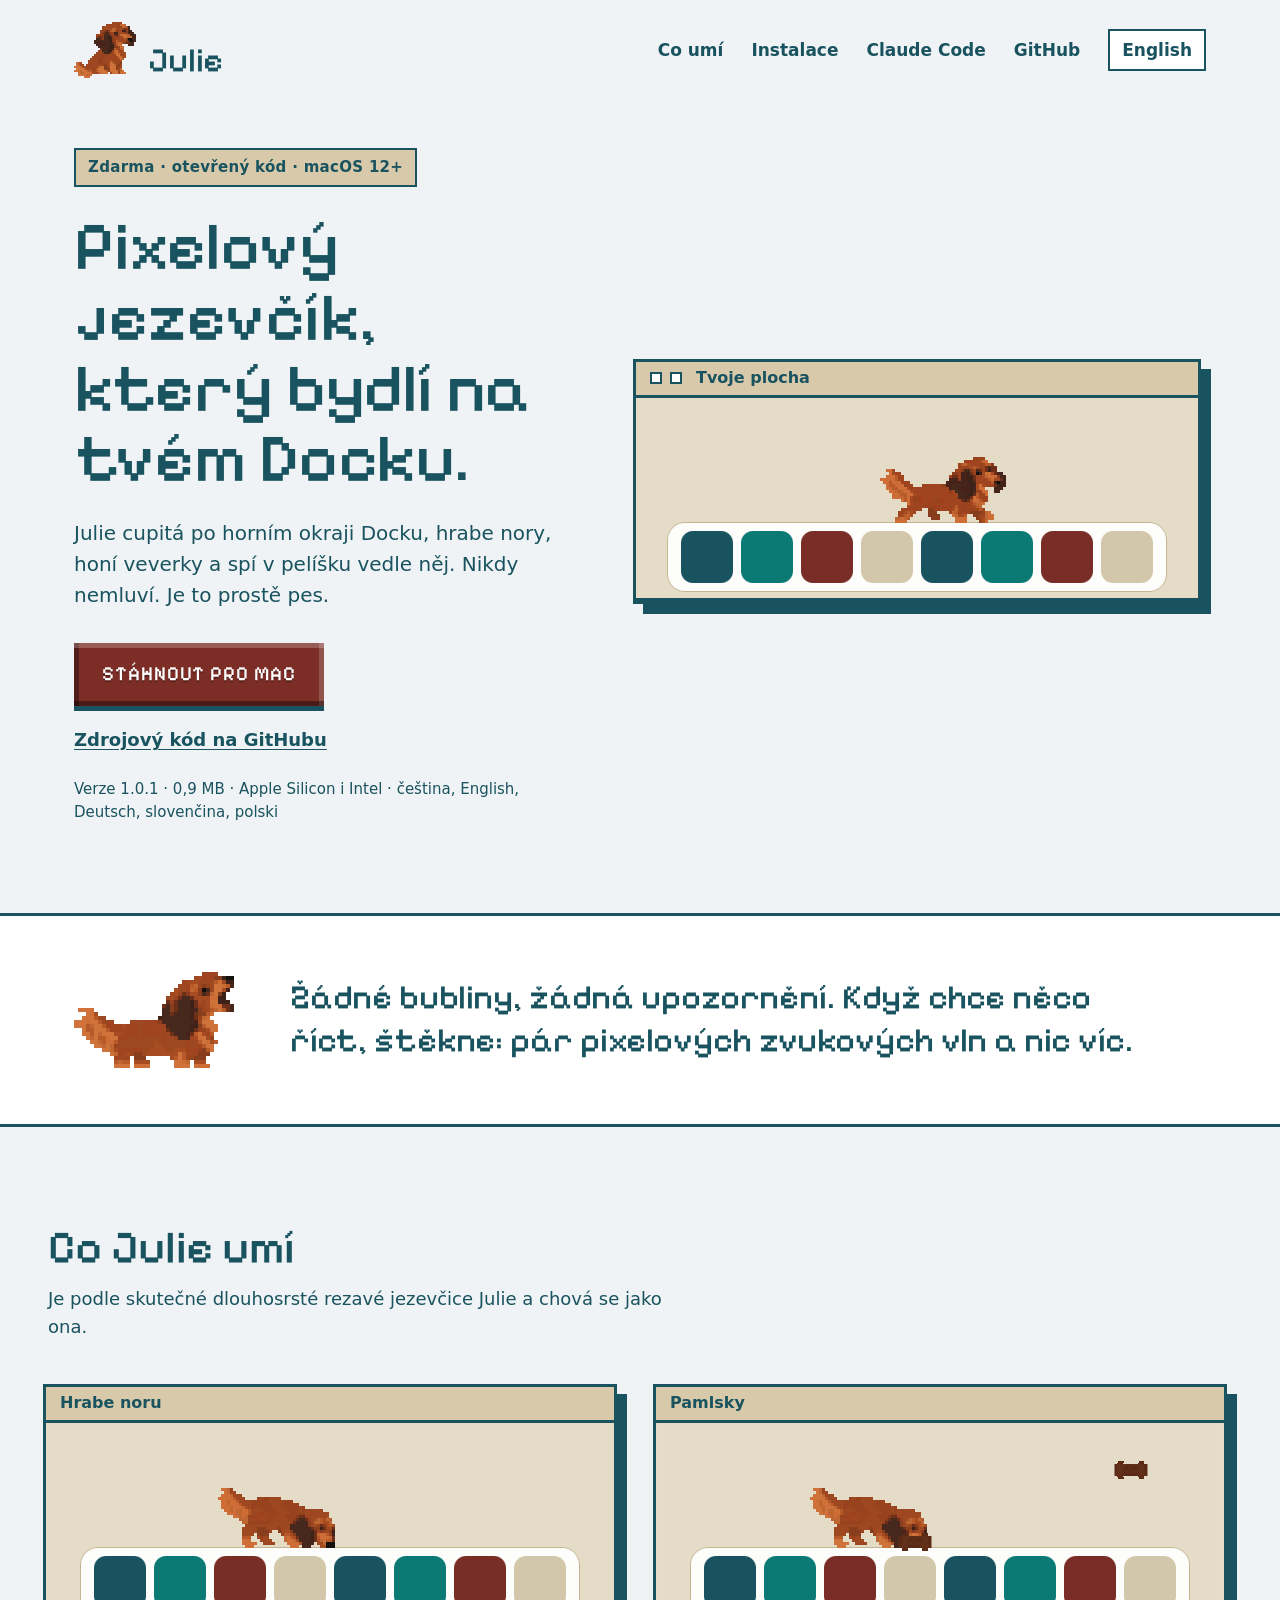
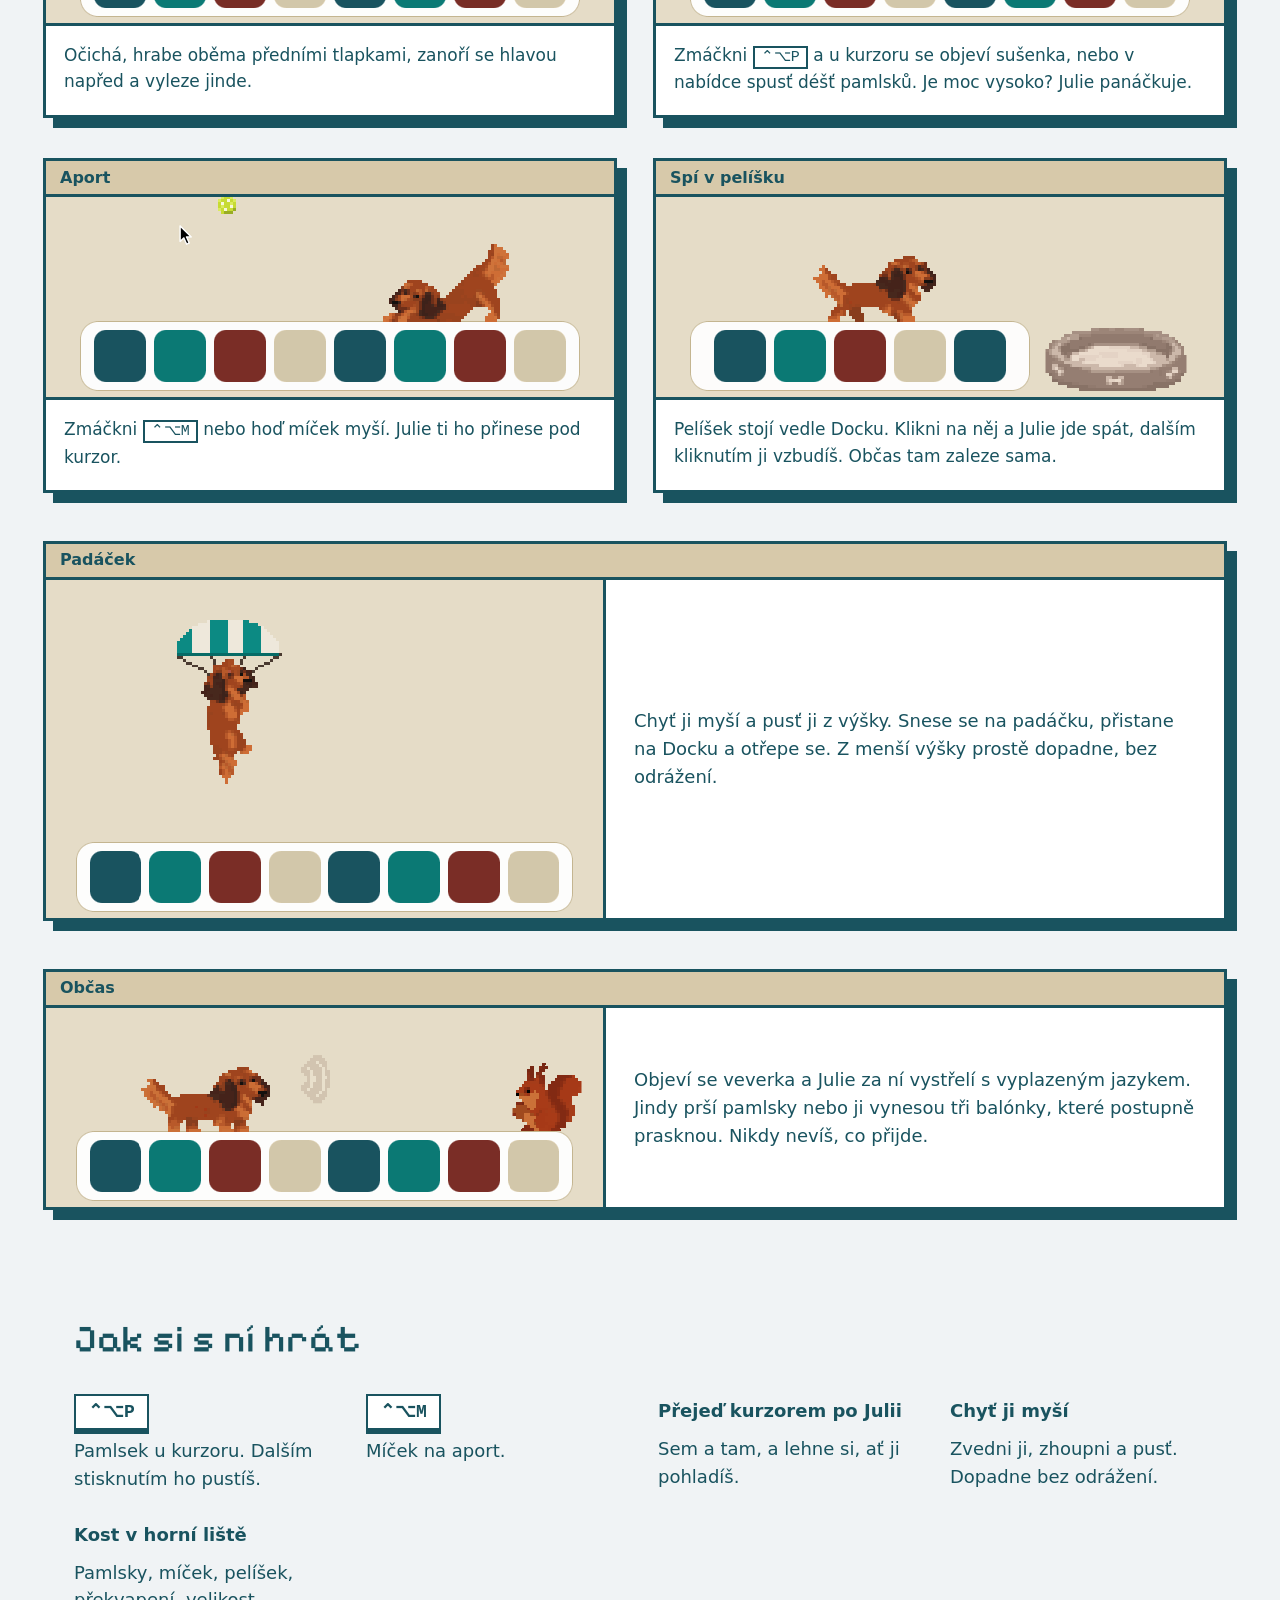
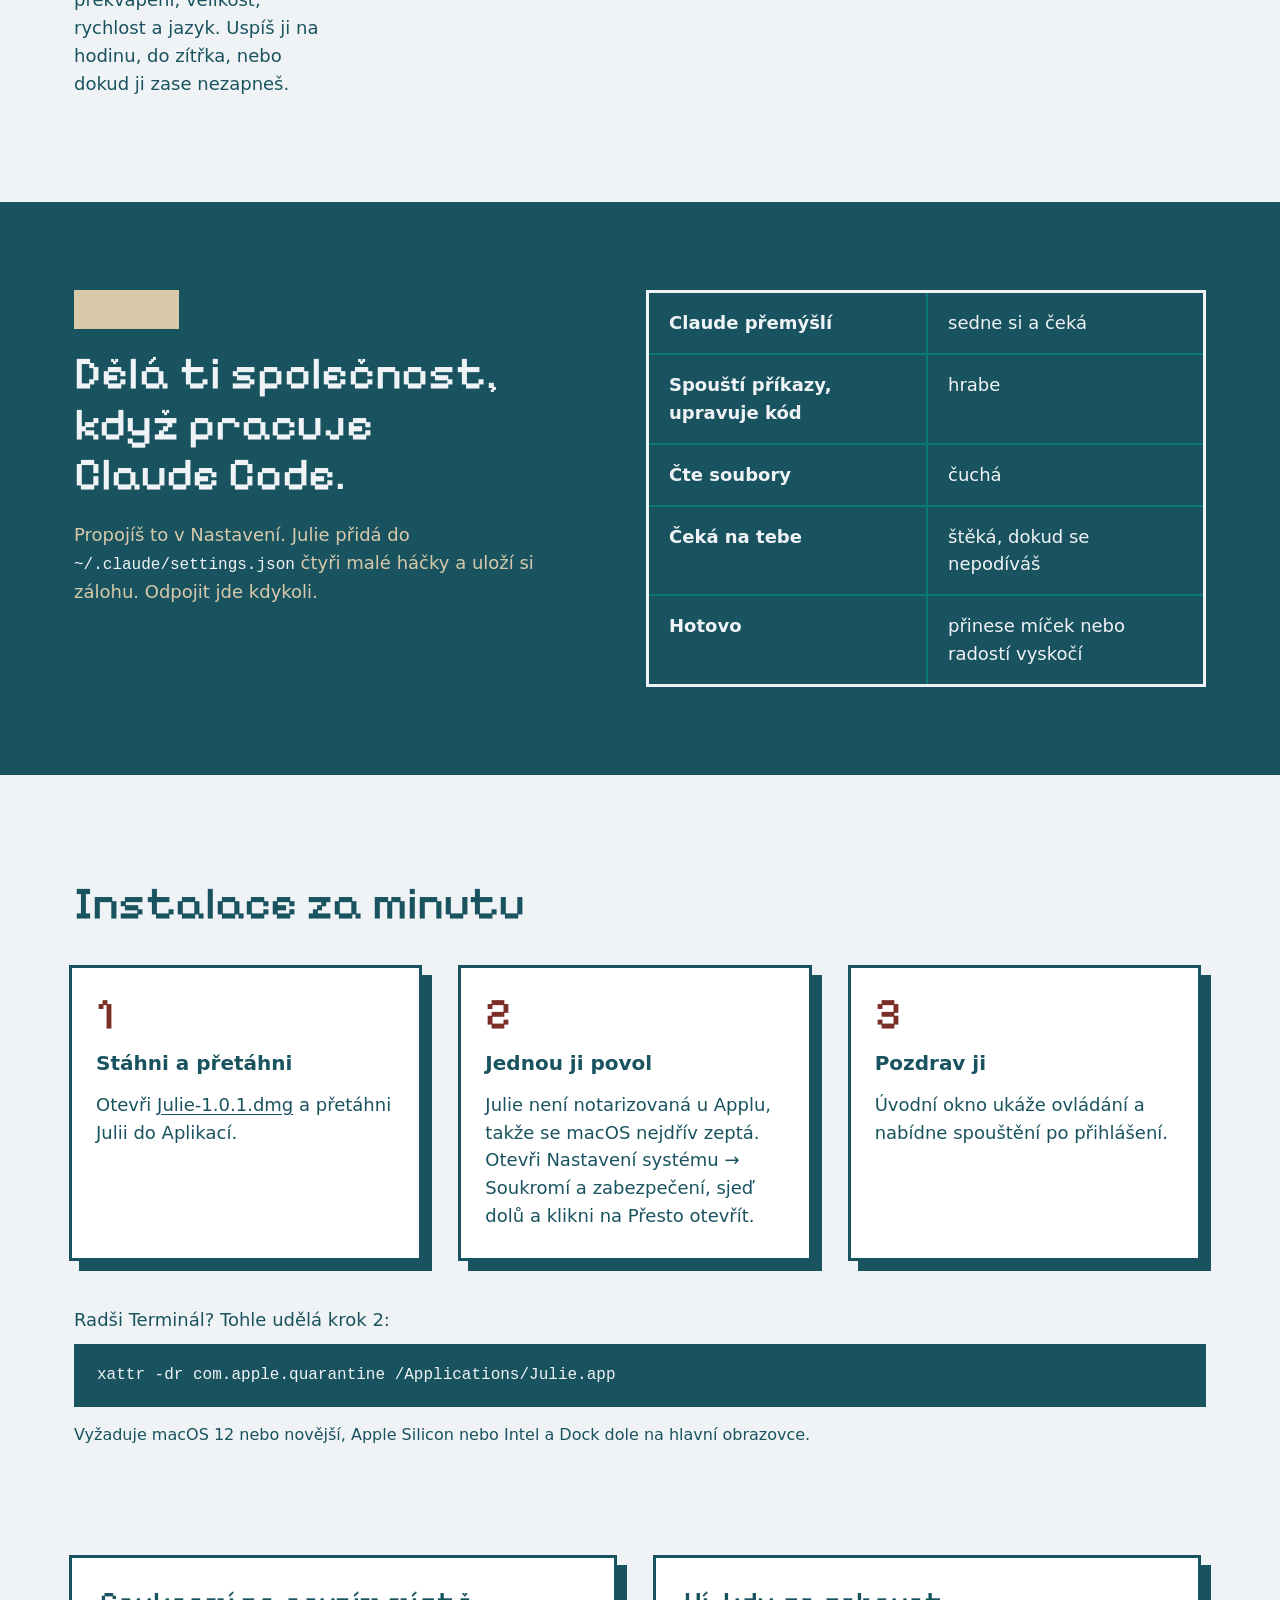
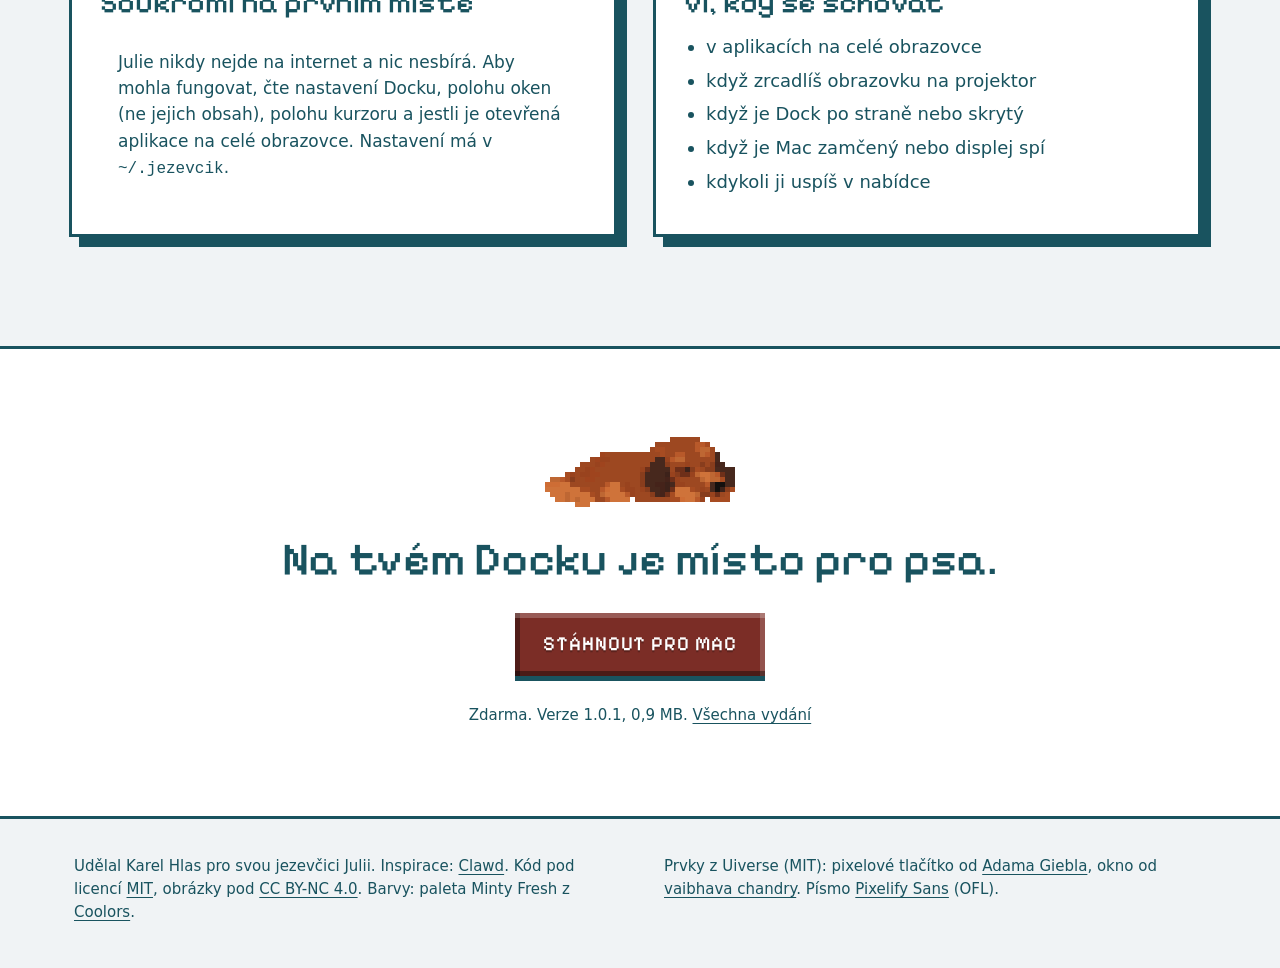
==== docs/cs/index.html @ 5e0a9128 "Web Julie na GitHub Pages: anglicka a ceska stranka v docs/ - docs/index.html (EN) a docs/cs/index.h" ====
<!doctype html>
<html lang="cs">
<head>
<meta charset="utf-8">
<meta name="viewport" content="width=device-width, initial-scale=1">
<title>Julie – pixelový jezevčík na Dock tvého Macu, zdarma</title>
<meta name="description" content="Julie je desktopový mazlíček pro macOS zdarma a s otevřeným kódem: pixelová jezevčice, která chodí po Docku, hrabe nory, aportuje, honí veverky a spí v pelíšku. Reaguje na Claude Code. 0,9 MB, bez internetu.">
<link rel="canonical" href="https://hlaska18.github.io/Julie/cs/">
<link rel="alternate" hreflang="en" href="https://hlaska18.github.io/Julie/">
<link rel="alternate" hreflang="cs" href="https://hlaska18.github.io/Julie/cs/">
<link rel="alternate" hreflang="x-default" href="https://hlaska18.github.io/Julie/">
<meta name="theme-color" content="#F0F3F5">
<link rel="icon" type="image/png" sizes="32x32" href="../img/favicon-32.png">
<link rel="apple-touch-icon" href="../img/apple-touch-icon.png">
<meta property="og:type" content="website">
<meta property="og:site_name" content="Julie">
<meta property="og:title" content="Julie – pixelový jezevčík, který bydlí na tvém Docku">
<meta property="og:description" content="Desktopový mazlíček pro macOS zdarma. Chodí po Docku, hrabe nory, aportuje a spí v pelíšku. Nikdy nemluví.">
<meta property="og:url" content="https://hlaska18.github.io/Julie/cs/">
<meta property="og:image" content="https://hlaska18.github.io/Julie/img/og-cs.png">
<meta property="og:image:width" content="1200">
<meta property="og:image:height" content="630">
<meta property="og:image:alt" content="Julie, rezavá pixelová jezevčice, stojí na Docku Macu">
<meta property="og:locale" content="cs_CZ">
<meta property="og:locale:alternate" content="en_US">
<meta name="twitter:card" content="summary_large_image">
<link rel="preload" href="../fonts/PixelifySans-Medium.ttf" as="font" type="font/ttf" crossorigin>
<link rel="stylesheet" href="../styl.css">
<script type="application/ld+json">
{
  "@context": "https://schema.org",
  "@type": "SoftwareApplication",
  "name": "Julie",
  "description": "Desktopový mazlíček pro macOS zdarma a s otevřeným kódem: pixelová jezevčice, která chodí po Docku.",
  "applicationCategory": "DesktopEnhancementApplication",
  "operatingSystem": "macOS 12 nebo novější",
  "softwareVersion": "1.0.1",
  "fileSize": "0,9 MB",
  "downloadUrl": "https://github.com/hlaska18/Julie/releases/latest/download/Julie-1.0.1.dmg",
  "url": "https://hlaska18.github.io/Julie/cs/",
  "image": "https://hlaska18.github.io/Julie/img/og-cs.png",
  "screenshot": "https://hlaska18.github.io/Julie/ukazky/chuze.png",
  "inLanguage": ["cs", "en", "de", "sk", "pl"],
  "license": "https://opensource.org/licenses/MIT",
  "isAccessibleForFree": true,
  "offers": { "@type": "Offer", "price": "0", "priceCurrency": "CZK" },
  "author": { "@type": "Person", "name": "Karel Hlas" },
  "codeRepository": "https://github.com/hlaska18/Julie"
}
</script>
</head>
<body>
<a class="skip" href="#main">Přeskočit na obsah</a>

<header class="wrap top">
<a class="logo" href="./" aria-label="Julie – úvod">
<img class="px" src="../img/sedi.png" alt="" width="62" height="56">
<span>Julie</span>
</a>
<nav class="nav" aria-label="Hlavní">
<a href="#co-umi">Co umí</a>
<a href="#instalace">Instalace</a>
<a href="#claude-code">Claude Code</a>
<a href="https://github.com/hlaska18/Julie">GitHub</a>
<a class="lang" href="../" hreflang="en" lang="en">English</a>
</nav>
</header>

<main id="main">

<section class="wrap hero">
<div class="hero-text">
<p class="chip">Zdarma · otevřený kód · macOS 12+</p>
<h1>Pixelový jezevčík, který bydlí na tvém Docku.</h1>
<p class="lead">Julie cupitá po horním okraji Docku, hrabe nory, honí veverky a spí v pelíšku vedle něj. Nikdy nemluví. Je to prostě pes.</p>
<div class="actions">
<a class="px-btn" href="https://github.com/hlaska18/Julie/releases/latest/download/Julie-1.0.1.dmg">Stáhnout pro Mac</a>
<a href="https://github.com/hlaska18/Julie"><b>Zdrojový kód na GitHubu</b></a>
</div>
<p class="meta">Verze 1.0.1 · 0,9 MB · Apple Silicon i Intel · čeština, English, Deutsch, slovenčina, polski</p>
</div>
<div class="hero-art">
<div class="win">
<div class="bar"><i></i><i></i><span>Tvoje plocha</span></div>
<div class="shot">
<picture>
<source srcset="../ukazky/chuze.png" media="(prefers-reduced-motion: reduce)">
<img class="px" src="../ukazky/chuze.gif" width="560" height="200" alt="Julie, rezavá pixelová jezevčice, jde po horním okraji Docku, čuchá, štěká, sedne si a protáhne se">
</picture>
</div>
</div>
</div>
</section>

<section class="strip" aria-label="Nikdy nemluví">
<div class="wrap">
<img class="px" src="../img/stekot.png" alt="" width="160" height="96">
<p>Žádné bubliny, žádná upozornění. Když chce něco říct, štěkne: pár pixelových zvukových vln a nic víc.</p>
</div>
</section>

<section id="co-umi" class="wrap wide features">
<h2>Co Julie umí</h2>
<p class="intro">Je podle skutečné dlouhosrsté rezavé jezevčice Julie a chová se jako ona.</p>

<div class="grid2">
<article class="win">
<h3 class="bar">Hrabe noru</h3>
<div class="shot">
<picture>
<source srcset="../ukazky/nora.png" media="(prefers-reduced-motion: reduce)">
<img class="px" src="../ukazky/nora.gif" width="560" height="200" loading="lazy" alt="Julie očichá Dock, vyhrabe díru, zanoří se hlavou napřed a vyleze novou dírou kus dál">
</picture>
</div>
<p>Očichá, hrabe oběma předními tlapkami, zanoří se hlavou napřed a vyleze jinde.</p>
</article>

<article class="win">
<h3 class="bar">Pamlsky</h3>
<div class="shot">
<picture>
<source srcset="../ukazky/pamlsky.png" media="(prefers-reduced-motion: reduce)">
<img class="px" src="../ukazky/pamlsky.gif" width="560" height="200" loading="lazy" alt="Na Dock padají psí sušenky ve tvaru kosti a Julie běhá od jedné ke druhé a sní je">
</picture>
</div>
<p>Zmáčkni <kbd>⌃⌥P</kbd> a u kurzoru se objeví sušenka, nebo v nabídce spusť déšť pamlsků. Je moc vysoko? Julie panáčkuje.</p>
</article>

<article class="win">
<h3 class="bar">Aport</h3>
<div class="shot">
<picture>
<source srcset="../ukazky/micek.png" media="(prefers-reduced-motion: reduce)">
<img class="px" src="../ukazky/micek.gif" width="560" height="200" loading="lazy" alt="Od kurzoru letí tenisák; Julie se ukloní ke hře, doběhne ho a donese zpátky pod kurzor">
</picture>
</div>
<p>Zmáčkni <kbd>⌃⌥M</kbd> nebo hoď míček myší. Julie ti ho přinese pod kurzor.</p>
</article>

<article class="win">
<h3 class="bar">Spí v pelíšku</h3>
<div class="shot">
<picture>
<source srcset="../ukazky/pelisek.png" media="(prefers-reduced-motion: reduce)">
<img class="px" src="../ukazky/pelisek.gif" width="560" height="200" loading="lazy" alt="Julie dojde k pelíšku vedle Docku, očichá ho, otočí se, skočí dovnitř, stočí se do klubíčka a pak vyskočí a protáhne se">
</picture>
</div>
<p>Pelíšek stojí vedle Docku. Klikni na něj a Julie jde spát, dalším kliknutím ji vzbudíš. Občas tam zaleze sama.</p>
</article>
</div>

<article class="win row">
<h3 class="bar">Padáček</h3>
<div class="inner">
<div class="shot">
<picture>
<source srcset="../ukazky/padak.png" media="(prefers-reduced-motion: reduce)">
<img class="px" src="../ukazky/padak.gif" width="560" height="340" loading="lazy" alt="Julie se snáší na pruhovaném padáčku, přistane na Docku a otřepe se">
</picture>
</div>
<p>Chyť ji myší a pusť ji z výšky. Snese se na padáčku, přistane na Docku a otřepe se. Z menší výšky prostě dopadne, bez odrážení.</p>
</div>
</article>

<article class="win row">
<h3 class="bar">Občas</h3>
<div class="inner">
<div class="shot">
<picture>
<source srcset="../ukazky/veverka.png" media="(prefers-reduced-motion: reduce)">
<img class="px" src="../ukazky/veverka.gif" width="560" height="200" loading="lazy" alt="Na konci Docku se objeví veverka; Julie štěkne a vystřelí za ní s vyplazeným jazykem">
</picture>
</div>
<p>Objeví se veverka a Julie za ní vystřelí s vyplazeným jazykem. Jindy prší pamlsky nebo ji vynesou tři balónky, které postupně prasknou. Nikdy nevíš, co přijde.</p>
</div>
</article>
</section>

<section class="wrap play" aria-labelledby="hra">
<h2 id="hra">Jak si s ní hrát</h2>
<dl class="keys">
<div><dt><kbd>⌃⌥P</kbd></dt><dd>Pamlsek u kurzoru. Dalším stisknutím ho pustíš.</dd></div>
<div><dt><kbd>⌃⌥M</kbd></dt><dd>Míček na aport.</dd></div>
<div><dt>Přejeď kurzorem po Julii</dt><dd>Sem a tam, a lehne si, ať ji pohladíš.</dd></div>
<div><dt>Chyť ji myší</dt><dd>Zvedni ji, zhoupni a pusť. Dopadne bez odrážení.</dd></div>
<div><dt>Kost v horní liště</dt><dd>Pamlsky, míček, pelíšek, překvapení, velikost, rychlost a jazyk. Uspíš ji na hodinu, do zítřka, nebo dokud ji zase nezapneš.</dd></div>
</dl>
</section>

<section id="claude-code" class="claude">
<div class="wrap">
<div class="text">
<p class="chip">Volitelné</p>
<h2>Dělá ti společnost, když pracuje Claude Code.</h2>
<p>Propojíš to v Nastavení. Julie přidá do <code>~/.claude/settings.json</code> čtyři malé háčky a uloží si zálohu. Odpojit jde kdykoli.</p>
</div>
<dl>
<dt>Claude přemýšlí</dt><dd>sedne si a čeká</dd>
<dt>Spouští příkazy, upravuje kód</dt><dd>hrabe</dd>
<dt>Čte soubory</dt><dd>čuchá</dd>
<dt>Čeká na tebe</dt><dd>štěká, dokud se nepodíváš</dd>
<dt>Hotovo</dt><dd>přinese míček nebo radostí vyskočí</dd>
</dl>
</div>
</section>

<section id="instalace" class="wrap install">
<h2>Instalace za minutu</h2>
<ol class="steps">
<li class="win"><b>1</b><strong>Stáhni a přetáhni</strong><span>Otevři <a href="https://github.com/hlaska18/Julie/releases/latest/download/Julie-1.0.1.dmg">Julie-1.0.1.dmg</a> a přetáhni Julii do Aplikací.</span></li>
<li class="win"><b>2</b><strong>Jednou ji povol</strong><span>Julie není notarizovaná u Applu, takže se macOS nejdřív zeptá. Otevři Nastavení systému → Soukromí a zabezpečení, sjeď dolů a klikni na Přesto otevřít.</span></li>
<li class="win"><b>3</b><strong>Pozdrav ji</strong><span>Úvodní okno ukáže ovládání a nabídne spouštění po přihlášení.</span></li>
</ol>
<p class="note">Radši Terminál? Tohle udělá krok 2:</p>
<pre><code>xattr -dr com.apple.quarantine /Applications/Julie.app</code></pre>
<p class="small">Vyžaduje macOS 12 nebo novější, Apple Silicon nebo Intel a Dock dole na hlavní obrazovce.</p>
</section>

<section class="wrap facts" aria-label="Soukromí a schovávání">
<div class="win">
<h2>Soukromí na prvním místě</h2>
<p>Julie nikdy nejde na internet a nic nesbírá. Aby mohla fungovat, čte nastavení Docku, polohu oken (ne jejich obsah), polohu kurzoru a jestli je otevřená aplikace na celé obrazovce. Nastavení má v <code>~/.jezevcik</code>.</p>
</div>
<div class="win">
<h2>Ví, kdy se schovat</h2>
<ul>
<li>v aplikacích na celé obrazovce</li>
<li>když zrcadlíš obrazovku na projektor</li>
<li>když je Dock po straně nebo skrytý</li>
<li>když je Mac zamčený nebo displej spí</li>
<li>kdykoli ji uspíš v nabídce</li>
</ul>
</div>
</section>

<section class="final" aria-labelledby="zaver">
<div class="wrap">
<img class="px" src="../img/spi.png" alt="" width="190" height="70">
<h2 id="zaver">Na tvém Docku je místo pro psa.</h2>
<a class="px-btn" href="https://github.com/hlaska18/Julie/releases/latest/download/Julie-1.0.1.dmg">Stáhnout pro Mac</a>
<p>Zdarma. Verze 1.0.1, 0,9 MB. <a href="https://github.com/hlaska18/Julie/releases">Všechna vydání</a></p>
</div>
</section>

</main>

<footer>
<div class="wrap">
<p>Udělal Karel Hlas pro svou jezevčici Julii. Inspirace: <a href="https://github.com/zlaxrr/clawd-pet">Clawd</a>. Kód pod licencí <a href="https://github.com/hlaska18/Julie/blob/main/LICENSE">MIT</a>, obrázky pod <a href="https://github.com/hlaska18/Julie/blob/main/art/LICENSE">CC BY-NC 4.0</a>. Barvy: paleta Minty Fresh z <a href="https://coolors.co">Coolors</a>.</p>
<p>Prvky z Uiverse (MIT): pixelové tlačítko od <a href="https://uiverse.io/adamgiebl/young-crab-50">Adama Giebla</a>, okno od <a href="https://uiverse.io/vaibhavchandranv/swift-ladybug-51">vaibhava chandry</a>. Písmo <a href="https://github.com/eifetx/Pixelify-Sans">Pixelify Sans</a> (OFL).</p>
</div>
</footer>
</body>
</html>
---- docs/styl.css ----
/* Julie – web (GitHub Pages). Barvy: paleta Minty Fresh z coolors.co.
   Pixelové tlačítko podle „young-crab-50“ od Adama Giebla, okna podle „swift-ladybug-51“
   od vaibhava chandry (obojí Uiverse.io, licence MIT). */
@font-face {
  font-family: "Pixelify Sans";
  src: url("fonts/PixelifySans-Medium.ttf") format("truetype");
  font-weight: 400 700;
  font-display: swap;
}
:root {
  --ground: #F0F3F5;
  --paper: #FFFFFF;
  --ink: #19535F;
  --accent: #7B2D26;
  --sand: #D7C9AA;
  --scene: #E6DDC8;
  --teal: #0B7A75;
  --band-ink: #F0F3F5;
  --pixel: "Pixelify Sans", ui-monospace, Menlo, monospace;
  --text: -apple-system, BlinkMacSystemFont, "Segoe UI", system-ui, Roboto, sans-serif;
  --mono: ui-monospace, "SF Mono", Menlo, Consolas, monospace;
}
* { box-sizing: border-box; }
html { scroll-behavior: smooth; }
body {
  margin: 0;
  background: var(--ground);
  color: var(--ink);
  font-family: var(--text);
  font-size: 18px;
  line-height: 1.55;
  -webkit-text-size-adjust: 100%;
}
a { color: var(--ink); text-underline-offset: 3px; }
a:hover { color: var(--accent); }
:focus-visible { outline: 3px solid var(--accent); outline-offset: 3px; }
img { max-width: 100%; }
.px { image-rendering: pixelated; image-rendering: crisp-edges; display: block; }
.wrap { max-width: 1180px; margin: 0 auto; padding-left: 24px; padding-right: 24px; }
.wide { max-width: 1232px; }
.pixel { font-family: var(--pixel); font-weight: 700; }
.skip { position: absolute; left: -9999px; top: 8px; background: var(--paper); padding: 8px 14px; border: 3px solid var(--ink); z-index: 10; }
.skip:focus { left: 8px; }

/* hlavička */
.top { display: flex; flex-wrap: wrap; align-items: center; justify-content: space-between; gap: 16px 32px; padding-top: 22px; padding-bottom: 22px; }
.logo { display: flex; align-items: flex-end; gap: 12px; text-decoration: none; }
.logo span { font-family: var(--pixel); font-size: 34px; line-height: 1; }
.nav { display: flex; flex-wrap: wrap; align-items: center; gap: 8px 28px; font-weight: 700; font-size: 17px; }
.nav a { text-decoration: none; }
.nav .lang { padding: 6px 12px; border: 2px solid var(--ink); background: var(--paper); }

/* úvod */
.hero { display: flex; flex-wrap: wrap; align-items: center; gap: 56px; padding-top: 48px; padding-bottom: 88px; }
.hero-text { flex: 1 1 420px; min-width: 0; display: flex; flex-direction: column; gap: 24px; }
.hero-art { flex: 1 1 480px; min-width: 0; }
.chip { margin: 0; align-self: flex-start; padding: 6px 12px; background: var(--sand); color: var(--ink); border: 2px solid var(--ink); font-weight: 700; font-size: 15px; letter-spacing: 0.3px; }
h1 { margin: 0; font-family: var(--pixel); font-weight: 700; font-size: clamp(40px, 6vw, 68px); line-height: 1.04; letter-spacing: -0.5px; text-wrap: balance; }
.lead { margin: 0; max-width: 34em; font-size: 20px; text-wrap: pretty; }
.actions { display: flex; flex-wrap: wrap; align-items: center; gap: 20px 28px; padding-top: 8px; }
.meta { margin: 0; font-size: 15px; }

/* pixelové tlačítko (Adam Giebl, Uiverse.io, MIT) */
a.px-btn, a.px-btn:hover { color: #fff; text-decoration: none; }
.px-btn {
  position: relative; z-index: 1; display: inline-flex; align-items: center; justify-content: center;
  padding: 16px 28px; background-color: var(--accent); color: #fff; text-shadow: 0 2px 0 rgb(0 0 0 / 25%);
  font-family: var(--pixel); font-weight: 700; font-size: 20px; letter-spacing: 1px; text-transform: uppercase;
  user-select: none; cursor: pointer; transition: all .7s cubic-bezier(0,.8,.26,.99);
}
.px-btn::before {
  position: absolute; pointer-events: none; inset: 0; content: ""; z-index: -1; background-color: var(--accent);
  box-shadow: 0 -5px rgb(0 0 0 / 40%) inset, 0 5px rgb(255 255 255 / 22%) inset, -5px 0 rgb(255 255 255 / 18%) inset, 5px 0 rgb(0 0 0 / 35%) inset;
  transition: .7s cubic-bezier(0,.8,.26,.99);
}
.px-btn::after { position: absolute; pointer-events: none; inset: 0; content: ""; box-shadow: 0 5px 0 0 var(--ink); transition: .7s cubic-bezier(0,.8,.26,.99); }
.px-btn:active { transform: translateY(5px); }
.px-btn:active::after { box-shadow: 0 0 0 0 var(--ink); }

/* okno s ostrým stínem (vaibhav chandra, Uiverse.io, MIT) */
.win { background: var(--paper); border: 3px solid var(--ink); box-shadow: 10px 10px 0 var(--ink); translate: -5px -5px; transition: all .3s ease; overflow: hidden; }
.win:hover { translate: 0 0; box-shadow: 5px 5px 0 var(--ink); }
.bar { margin: 0; min-height: 36px; display: flex; align-items: center; gap: 8px; padding: 0 14px; background: var(--sand); border-bottom: 3px solid var(--ink); font-size: 16px; font-weight: 700; }
.bar i { width: 12px; height: 12px; border: 2px solid var(--ink); background: var(--paper); }
.bar i + span { margin-left: 6px; }
.shot { background: var(--scene); }
.shot img { width: 100%; max-width: 560px; height: auto; margin: 0 auto; }
.win > .shot { border-bottom: 3px solid var(--ink); }
.win > p { margin: 0; padding: 16px 18px 20px; font-size: 17px; }
kbd { font-family: var(--mono); font-size: 15px; padding: 1px 6px; border: 2px solid var(--ink); background: var(--paper); white-space: nowrap; }

/* pruh „nemluví“ */
.strip { background: var(--paper); border-top: 3px solid var(--ink); border-bottom: 3px solid var(--ink); }
.strip .wrap { display: flex; flex-wrap: wrap; align-items: center; gap: 32px 56px; padding-top: 56px; padding-bottom: 56px; }
.strip p { margin: 0; flex: 1 1 420px; font-family: var(--pixel); font-weight: 500; font-size: clamp(24px, 3vw, 34px); line-height: 1.25; text-wrap: balance; }

/* sekce */
section h2 { margin: 0 0 12px; font-family: var(--pixel); font-weight: 700; font-size: clamp(32px, 4vw, 46px); line-height: 1.1; text-wrap: balance; }
.intro { margin: 0 0 48px; max-width: 36em; }
.features { padding-top: 96px; padding-bottom: 40px; }
.grid2 { display: grid; grid-template-columns: repeat(auto-fit, minmax(min(520px, 100%), 1fr)); gap: 40px 36px; }
.row { margin-top: 48px; }
.row .inner { display: flex; flex-wrap: wrap; align-items: stretch; }
.row .shot { flex: 0 1 560px; min-width: 0; border-right: 3px solid var(--ink); }
.row p { margin: 0; flex: 1 1 320px; padding: 28px; font-size: 18px; align-self: center; }

.play { padding-top: 64px; padding-bottom: 104px; }
.play h2 { font-size: clamp(28px, 3.4vw, 38px); margin-bottom: 36px; }
.keys { margin: 0; display: grid; grid-template-columns: repeat(auto-fit, minmax(min(250px, 100%), 1fr)); gap: 28px 36px; }
.keys div { display: flex; flex-direction: column; gap: 10px; }
.keys dt { font-weight: 700; }
.keys dt kbd { font-size: 18px; padding: 6px 12px; box-shadow: 0 4px 0 var(--ink); }
.keys dd { margin: 0; }

.claude { background: var(--ink); color: var(--band-ink); }
.claude .wrap { display: flex; flex-wrap: wrap; gap: 48px 72px; padding-top: 88px; padding-bottom: 88px; }
.claude .text { flex: 1 1 380px; min-width: 0; display: flex; flex-direction: column; gap: 20px; }
.claude .chip { border-color: var(--sand); }
.claude h2 { margin: 0; }
.claude p { margin: 0; color: var(--sand); }
.claude code { font-family: var(--mono); font-size: 16px; color: var(--band-ink); }
.claude dl { flex: 1 1 440px; min-width: 0; margin: 0; display: grid; grid-template-columns: minmax(0, 1fr) minmax(0, 1fr); border: 3px solid var(--band-ink); }
.claude dt, .claude dd { margin: 0; padding: 16px 20px; border-bottom: 2px solid var(--teal); }
.claude dt { font-weight: 700; }
.claude dd { border-left: 2px solid var(--teal); }
.claude dt:nth-last-of-type(1), .claude dd:last-of-type { border-bottom: 0; }

.install { padding-top: 104px; padding-bottom: 64px; }
.install h2 { margin-bottom: 40px; }
.steps { margin: 0; padding: 0; list-style: none; display: grid; grid-template-columns: repeat(auto-fit, minmax(min(320px, 100%), 1fr)); gap: 40px 36px; }
.steps li { padding: 24px 24px 28px; display: flex; flex-direction: column; gap: 12px; }
.steps b { font-family: var(--pixel); font-size: 44px; line-height: 1; color: var(--accent); }
.steps strong { font-size: 20px; }
.install .note { margin: 40px 0 10px; }
pre { margin: 0; padding: 16px 20px; background: var(--ink); color: var(--band-ink); font-family: var(--mono); font-size: 16px; overflow-x: auto; border: 3px solid var(--ink); }
.install .small { margin: 16px 0 0; font-size: 16px; }

.facts { display: grid; grid-template-columns: repeat(auto-fit, minmax(min(420px, 100%), 1fr)); gap: 40px 36px; padding-top: 48px; padding-bottom: 104px; }
.facts .win { padding: 28px 28px 32px; }
.facts h2 { font-size: 30px; margin-bottom: 14px; }
.facts p { margin: 0; }
.facts code { font-family: var(--mono); font-size: 16px; }
.facts ul { margin: 0; padding-left: 22px; display: flex; flex-direction: column; gap: 6px; }

.final { background: var(--paper); border-top: 3px solid var(--ink); }
.final .wrap { display: flex; flex-direction: column; align-items: center; gap: 28px; text-align: center; padding-top: 88px; padding-bottom: 88px; }
.final h2 { margin: 0; }
.final p { margin: 0; font-size: 15px; }

footer { border-top: 3px solid var(--ink); }
footer .wrap { display: flex; flex-wrap: wrap; justify-content: space-between; gap: 20px 48px; padding-top: 36px; padding-bottom: 48px; font-size: 15px; }
footer p { margin: 0; flex: 1 1 320px; }

@media (prefers-reduced-motion: reduce) {
  html { scroll-behavior: auto; }
  .win, .px-btn, .px-btn::before, .px-btn::after { transition: none; }
}
@media (max-width: 600px) {
  body { font-size: 17px; }
  .hero { padding-top: 24px; padding-bottom: 64px; gap: 40px; }
  .win { box-shadow: 6px 6px 0 var(--ink); translate: -3px -3px; }
  .row .shot { border-right: 0; border-bottom: 3px solid var(--ink); }
  .claude dl { grid-template-columns: minmax(0, 1fr); }
  .claude dd { border-left: 0; padding-top: 0; }
  .claude dt { border-bottom: 0; padding-bottom: 4px; }
}
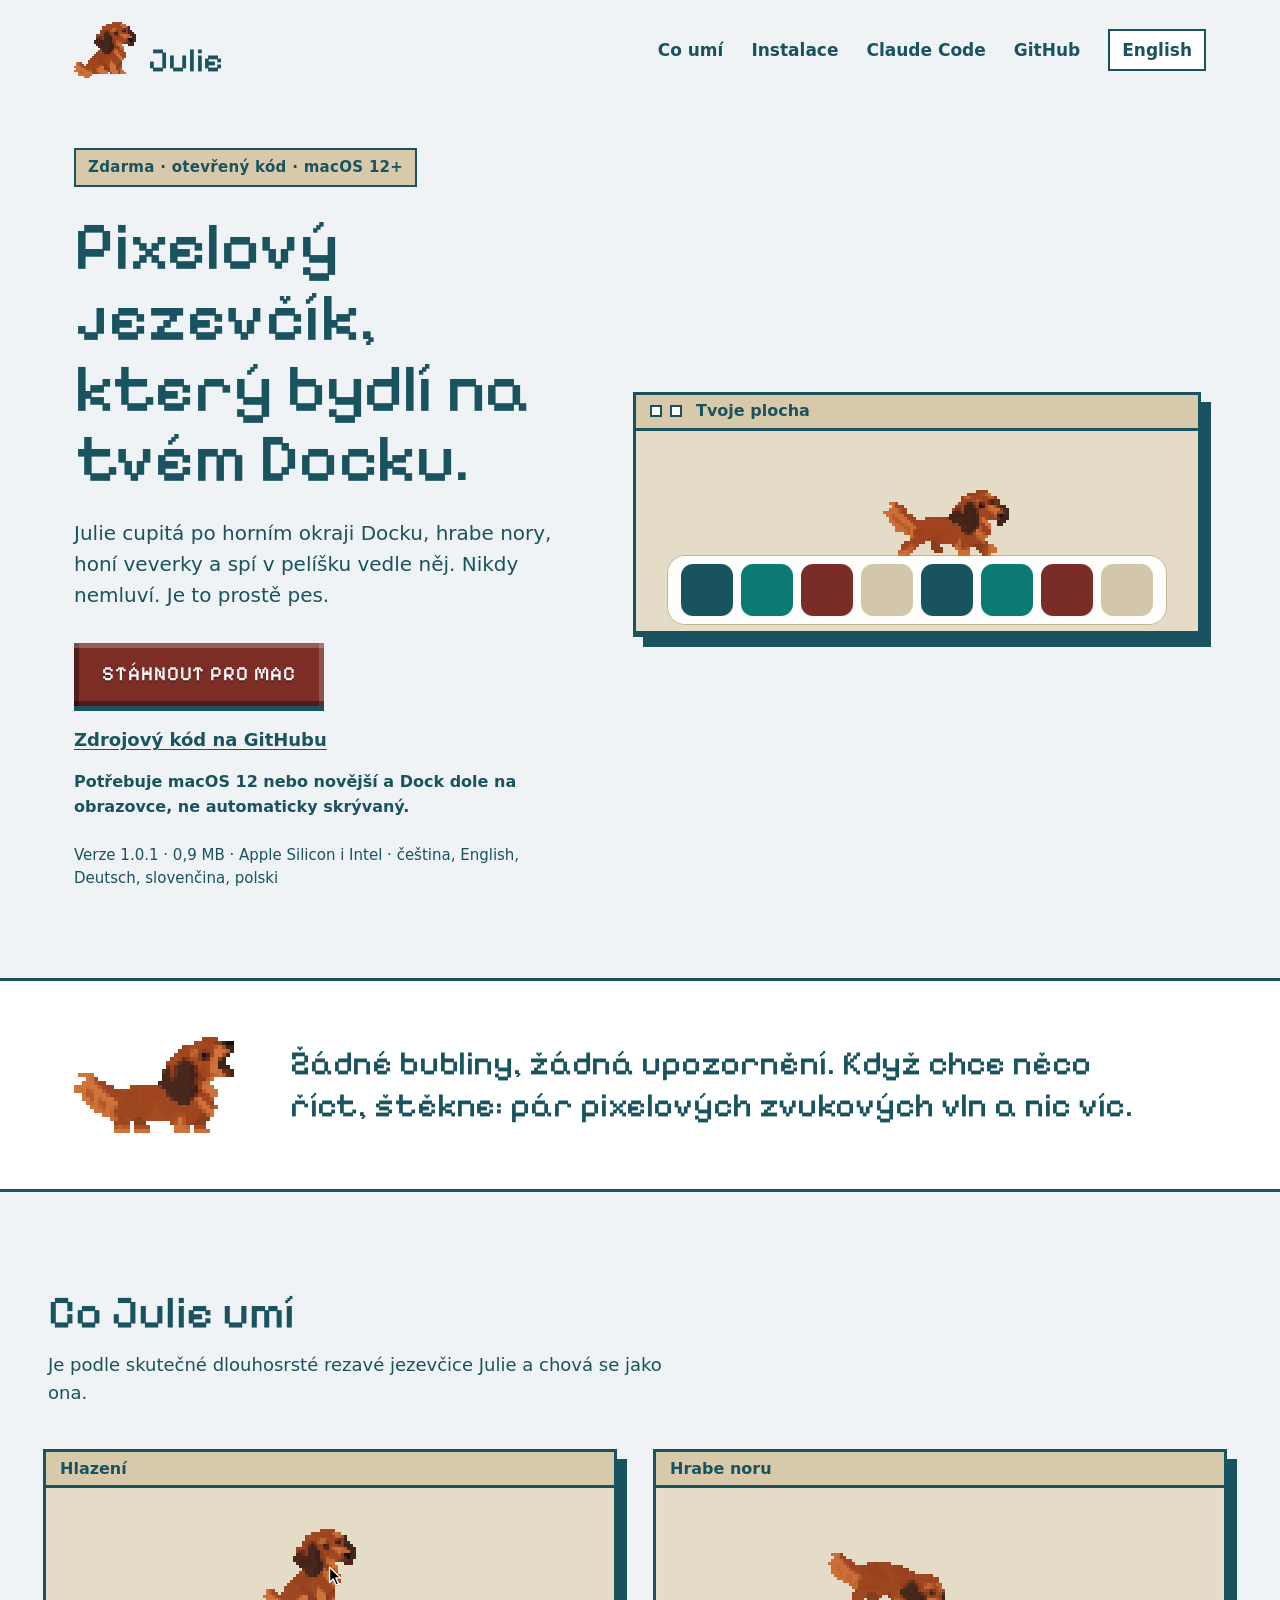
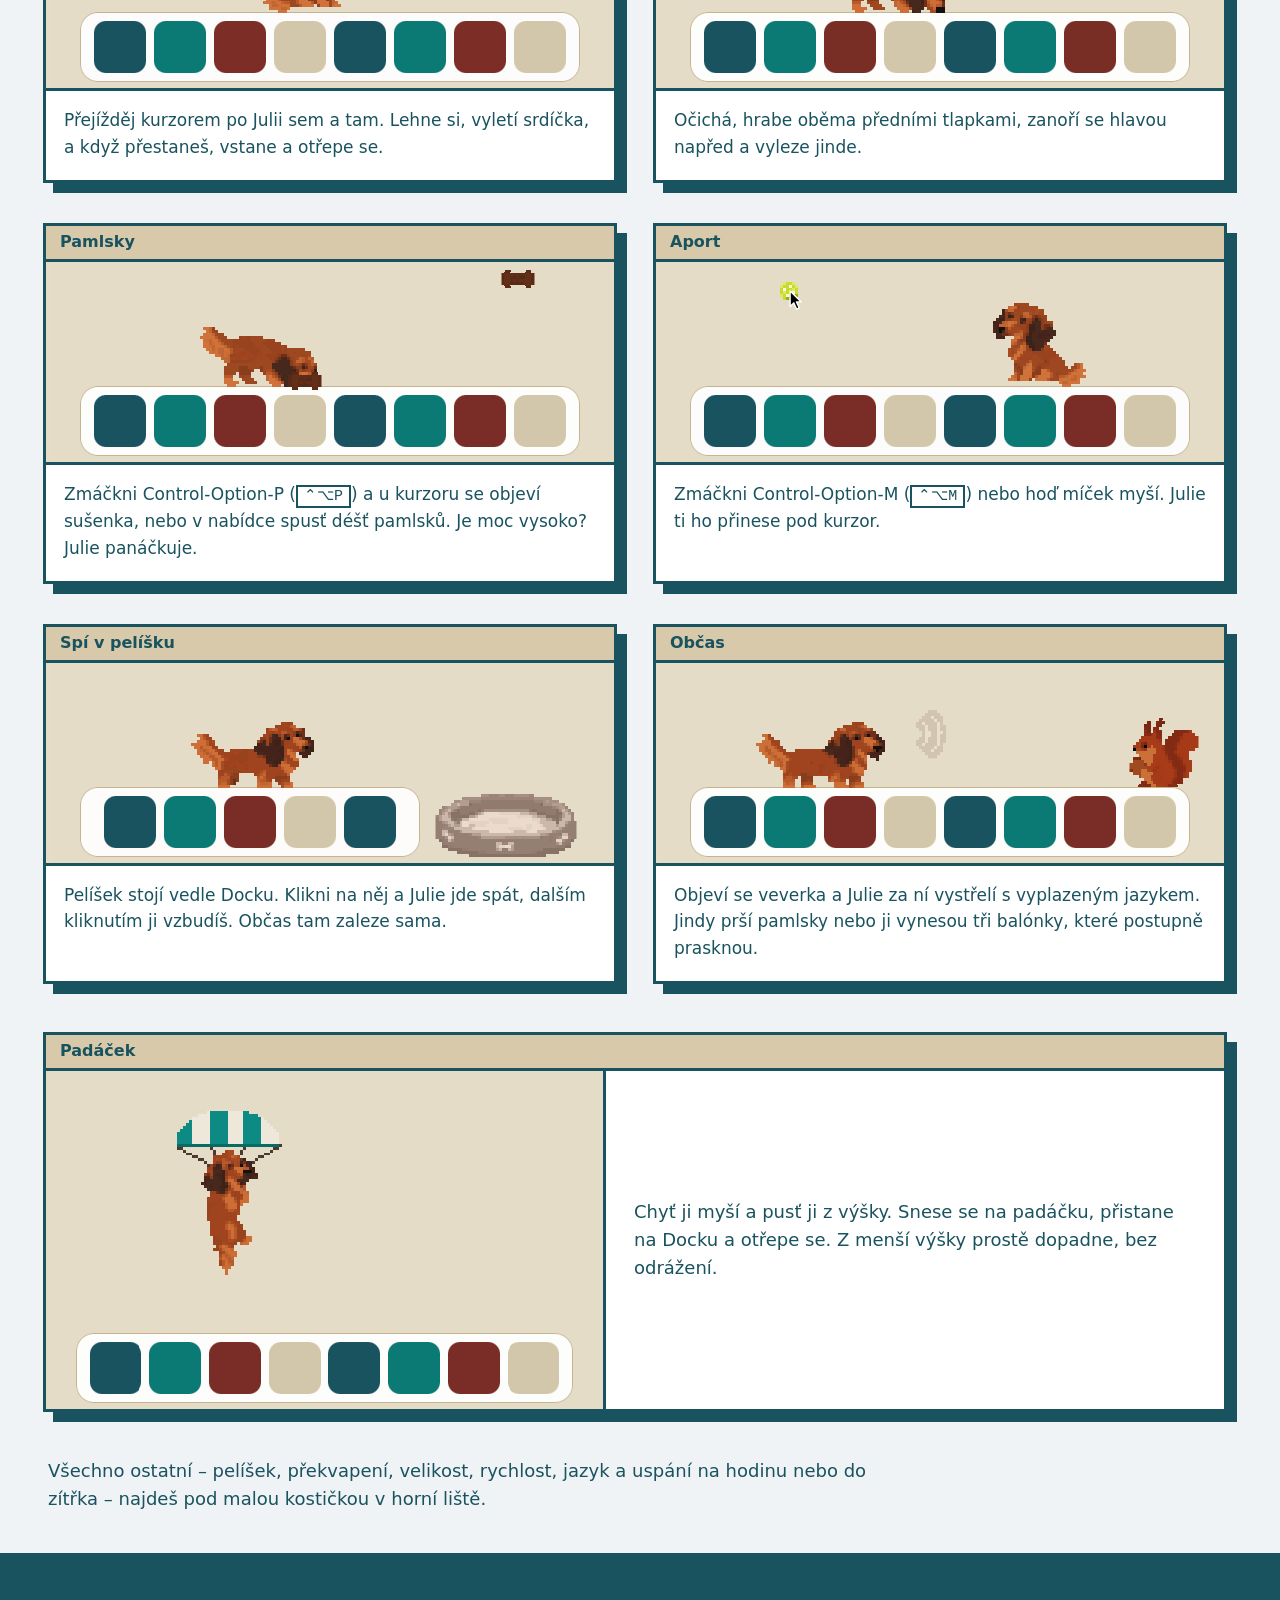
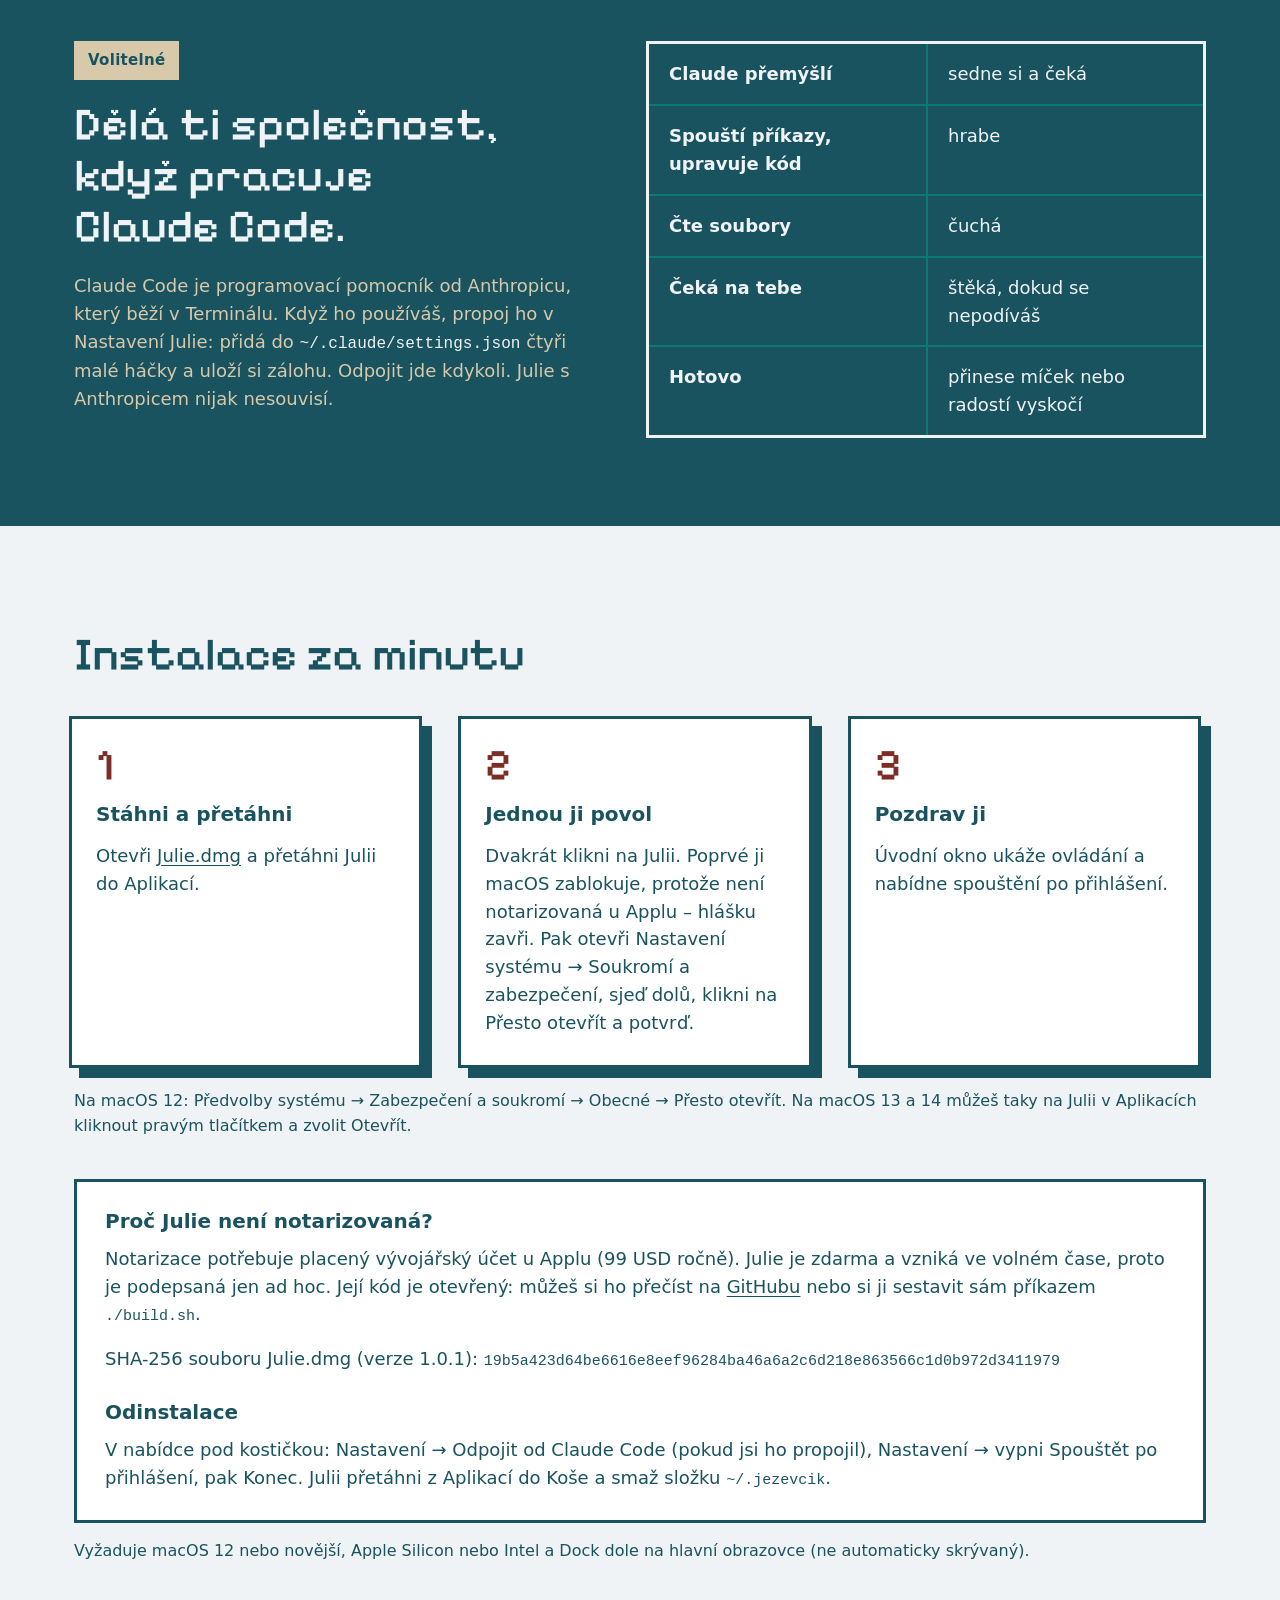
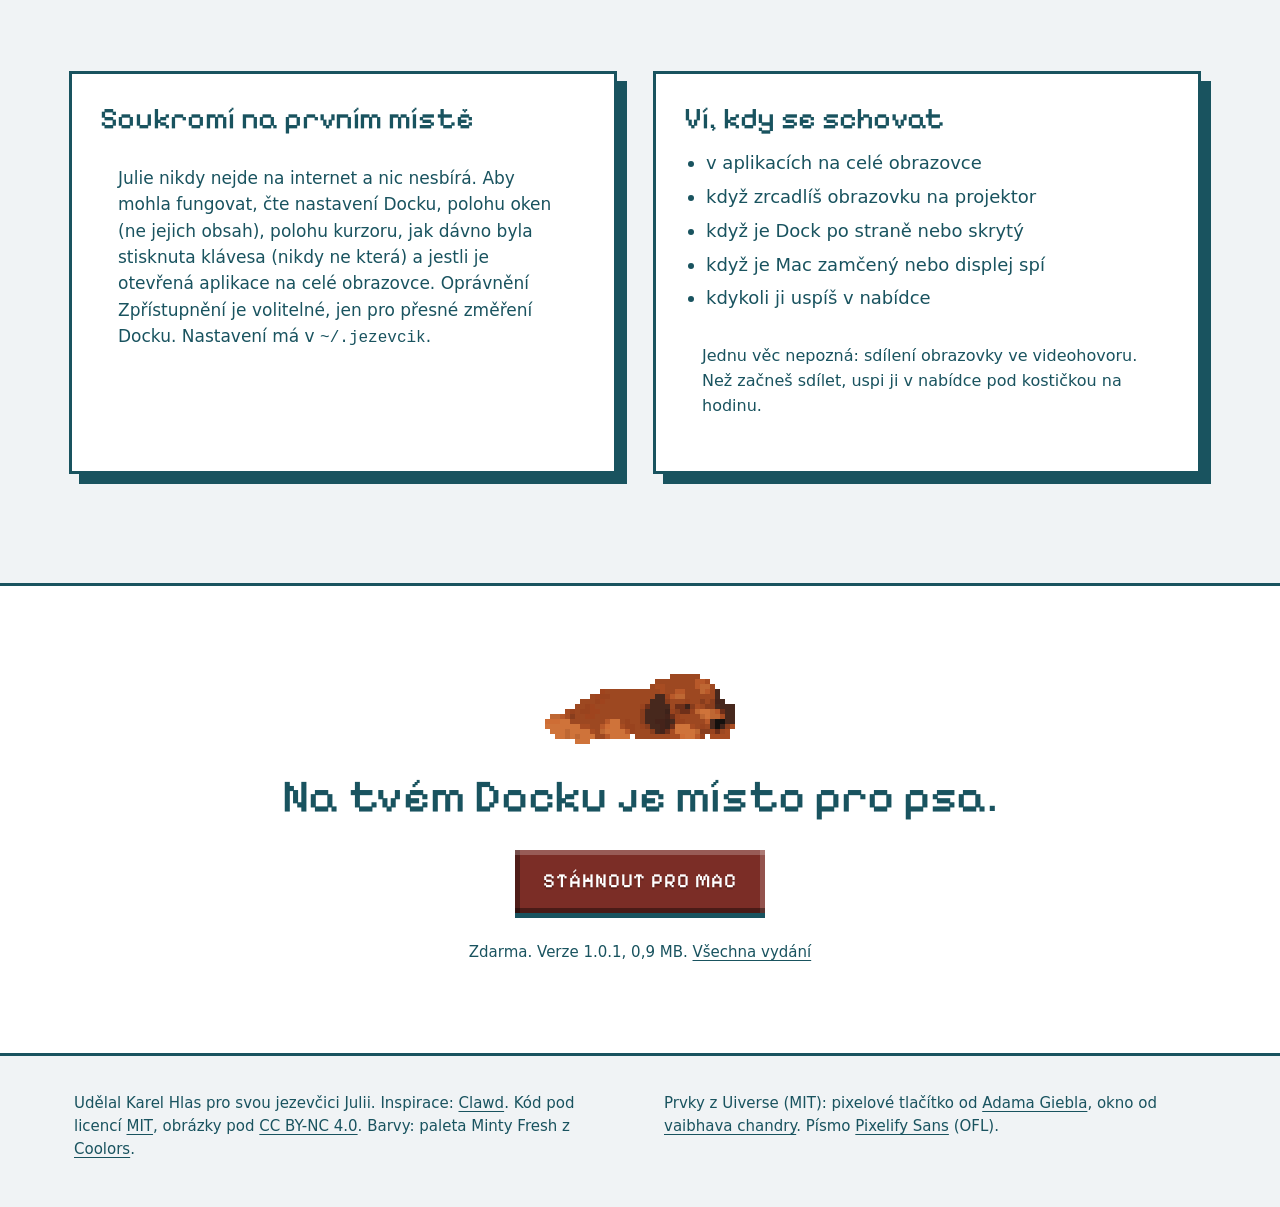
==== commit 350b3b75: "Web podle rady a Codexu: staly odkaz Julie.dmg, instalace, hlazeni - odkazy ke stazeni (tlacitka, in" ====
--- a/docs/cs/index.html
+++ b/docs/cs/index.html
@@ -31,12 +31,12 @@
   "@context": "https://schema.org",
   "@type": "SoftwareApplication",
   "name": "Julie",
-  "description": "Desktopový mazlíček pro macOS zdarma a s otevřeným kódem: pixelová jezevčice, která chodí po Docku.",
+  "description": "Desktopový mazlíček pro macOS zdarma, s otevřeným kódem: pixelová jezevčice, která chodí po Docku.",
   "applicationCategory": "DesktopEnhancementApplication",
   "operatingSystem": "macOS 12 nebo novější",
   "softwareVersion": "1.0.1",
   "fileSize": "0,9 MB",
-  "downloadUrl": "https://github.com/hlaska18/Julie/releases/latest/download/Julie-1.0.1.dmg",
+  "downloadUrl": "https://github.com/hlaska18/Julie/releases/latest/download/Julie.dmg",
   "url": "https://hlaska18.github.io/Julie/cs/",
   "image": "https://hlaska18.github.io/Julie/img/og-cs.png",
   "screenshot": "https://hlaska18.github.io/Julie/ukazky/chuze.png",
@@ -44,8 +44,7 @@
   "license": "https://opensource.org/licenses/MIT",
   "isAccessibleForFree": true,
   "offers": { "@type": "Offer", "price": "0", "priceCurrency": "CZK" },
-  "author": { "@type": "Person", "name": "Karel Hlas" },
-  "codeRepository": "https://github.com/hlaska18/Julie"
+  "author": { "@type": "Person", "name": "Karel Hlas" }
 }
 </script>
 </head>
@@ -73,10 +72,12 @@
 <p class="chip">Zdarma · otevřený kód · macOS 12+</p>
 <h1>Pixelový jezevčík, který bydlí na tvém Docku.</h1>
 <p class="lead">Julie cupitá po horním okraji Docku, hrabe nory, honí veverky a spí v pelíšku vedle něj. Nikdy nemluví. Je to prostě pes.</p>
+<p class="jen-mac">Julie je aplikace pro Mac. Otevři si tuhle stránku na Macu a stáhni si ji tam.</p>
 <div class="actions">
-<a class="px-btn" href="https://github.com/hlaska18/Julie/releases/latest/download/Julie-1.0.1.dmg">Stáhnout pro Mac</a>
+<a class="px-btn" href="https://github.com/hlaska18/Julie/releases/latest/download/Julie.dmg">Stáhnout pro Mac</a>
 <a href="https://github.com/hlaska18/Julie"><b>Zdrojový kód na GitHubu</b></a>
 </div>
+<p class="need">Potřebuje macOS 12 nebo novější a Dock dole na obrazovce, ne automaticky skrývaný.</p>
 <p class="meta">Verze 1.0.1 · 0,9 MB · Apple Silicon i Intel · čeština, English, Deutsch, slovenčina, polski</p>
 </div>
 <div class="hero-art">
@@ -105,6 +106,17 @@
 
 <div class="grid2">
 <article class="win">
+<h3 class="bar">Hlazení</h3>
+<div class="shot">
+<picture>
+<source srcset="../ukazky/hlazeni.png" media="(prefers-reduced-motion: reduce)">
+<img class="px" src="../ukazky/hlazeni.gif" width="560" height="200" loading="lazy" alt="Kurzor hladí Julii po hřbetě; lehne si, vyletí srdíčka a pak vstane a otřepe se">
+</picture>
+</div>
+<p>Přejížděj kurzorem po Julii sem a tam. Lehne si, vyletí srdíčka, a když přestaneš, vstane a otřepe se.</p>
+</article>
+
+<article class="win">
 <h3 class="bar">Hrabe noru</h3>
 <div class="shot">
 <picture>
@@ -123,7 +135,7 @@
 <img class="px" src="../ukazky/pamlsky.gif" width="560" height="200" loading="lazy" alt="Na Dock padají psí sušenky ve tvaru kosti a Julie běhá od jedné ke druhé a sní je">
 </picture>
 </div>
-<p>Zmáčkni <kbd>⌃⌥P</kbd> a u kurzoru se objeví sušenka, nebo v nabídce spusť déšť pamlsků. Je moc vysoko? Julie panáčkuje.</p>
+<p>Zmáčkni Control-Option-P (<kbd>⌃⌥P</kbd>) a u kurzoru se objeví sušenka, nebo v nabídce spusť déšť pamlsků. Je moc vysoko? Julie panáčkuje.</p>
 </article>
 
 <article class="win">
@@ -134,7 +146,7 @@
 <img class="px" src="../ukazky/micek.gif" width="560" height="200" loading="lazy" alt="Od kurzoru letí tenisák; Julie se ukloní ke hře, doběhne ho a donese zpátky pod kurzor">
 </picture>
 </div>
-<p>Zmáčkni <kbd>⌃⌥M</kbd> nebo hoď míček myší. Julie ti ho přinese pod kurzor.</p>
+<p>Zmáčkni Control-Option-M (<kbd>⌃⌥M</kbd>) nebo hoď míček myší. Julie ti ho přinese pod kurzor.</p>
 </article>
 
 <article class="win">
@@ -146,6 +158,17 @@
 </picture>
 </div>
 <p>Pelíšek stojí vedle Docku. Klikni na něj a Julie jde spát, dalším kliknutím ji vzbudíš. Občas tam zaleze sama.</p>
+</article>
+
+<article class="win">
+<h3 class="bar">Občas</h3>
+<div class="shot">
+<picture>
+<source srcset="../ukazky/veverka.png" media="(prefers-reduced-motion: reduce)">
+<img class="px" src="../ukazky/veverka.gif" width="560" height="200" loading="lazy" alt="Na konci Docku se objeví veverka; Julie štěkne a vystřelí za ní s vyplazeným jazykem">
+</picture>
+</div>
+<p>Objeví se veverka a Julie za ní vystřelí s vyplazeným jazykem. Jindy prší pamlsky nebo ji vynesou tři balónky, které postupně prasknou.</p>
 </article>
 </div>
 
@@ -162,29 +185,7 @@
 </div>
 </article>
 
-<article class="win row">
-<h3 class="bar">Občas</h3>
-<div class="inner">
-<div class="shot">
-<picture>
-<source srcset="../ukazky/veverka.png" media="(prefers-reduced-motion: reduce)">
-<img class="px" src="../ukazky/veverka.gif" width="560" height="200" loading="lazy" alt="Na konci Docku se objeví veverka; Julie štěkne a vystřelí za ní s vyplazeným jazykem">
-</picture>
-</div>
-<p>Objeví se veverka a Julie za ní vystřelí s vyplazeným jazykem. Jindy prší pamlsky nebo ji vynesou tři balónky, které postupně prasknou. Nikdy nevíš, co přijde.</p>
-</div>
-</article>
-</section>
-
-<section class="wrap play" aria-labelledby="hra">
-<h2 id="hra">Jak si s ní hrát</h2>
-<dl class="keys">
-<div><dt><kbd>⌃⌥P</kbd></dt><dd>Pamlsek u kurzoru. Dalším stisknutím ho pustíš.</dd></div>
-<div><dt><kbd>⌃⌥M</kbd></dt><dd>Míček na aport.</dd></div>
-<div><dt>Přejeď kurzorem po Julii</dt><dd>Sem a tam, a lehne si, ať ji pohladíš.</dd></div>
-<div><dt>Chyť ji myší</dt><dd>Zvedni ji, zhoupni a pusť. Dopadne bez odrážení.</dd></div>
-<div><dt>Kost v horní liště</dt><dd>Pamlsky, míček, pelíšek, překvapení, velikost, rychlost a jazyk. Uspíš ji na hodinu, do zítřka, nebo dokud ji zase nezapneš.</dd></div>
-</dl>
+<p class="menu-note">Všechno ostatní – pelíšek, překvapení, velikost, rychlost, jazyk a uspání na hodinu nebo do zítřka – najdeš pod malou kostičkou v horní liště.</p>
 </section>
 
 <section id="claude-code" class="claude">
@@ -192,7 +193,7 @@
 <div class="text">
 <p class="chip">Volitelné</p>
 <h2>Dělá ti společnost, když pracuje Claude Code.</h2>
-<p>Propojíš to v Nastavení. Julie přidá do <code>~/.claude/settings.json</code> čtyři malé háčky a uloží si zálohu. Odpojit jde kdykoli.</p>
+<p>Claude Code je programovací pomocník od Anthropicu, který běží v Terminálu. Když ho používáš, propoj ho v Nastavení Julie: přidá do <code>~/.claude/settings.json</code> čtyři malé háčky a uloží si zálohu. Odpojit jde kdykoli. Julie s Anthropicem nijak nesouvisí.</p>
 </div>
 <dl>
 <dt>Claude přemýšlí</dt><dd>sedne si a čeká</dd>
@@ -207,19 +208,25 @@
 <section id="instalace" class="wrap install">
 <h2>Instalace za minutu</h2>
 <ol class="steps">
-<li class="win"><b>1</b><strong>Stáhni a přetáhni</strong><span>Otevři <a href="https://github.com/hlaska18/Julie/releases/latest/download/Julie-1.0.1.dmg">Julie-1.0.1.dmg</a> a přetáhni Julii do Aplikací.</span></li>
-<li class="win"><b>2</b><strong>Jednou ji povol</strong><span>Julie není notarizovaná u Applu, takže se macOS nejdřív zeptá. Otevři Nastavení systému → Soukromí a zabezpečení, sjeď dolů a klikni na Přesto otevřít.</span></li>
+<li class="win"><b>1</b><strong>Stáhni a přetáhni</strong><span>Otevři <a href="https://github.com/hlaska18/Julie/releases/latest/download/Julie.dmg">Julie.dmg</a> a přetáhni Julii do Aplikací.</span></li>
+<li class="win"><b>2</b><strong>Jednou ji povol</strong><span>Dvakrát klikni na Julii. Poprvé ji macOS zablokuje, protože není notarizovaná u Applu – hlášku zavři. Pak otevři Nastavení systému → Soukromí a zabezpečení, sjeď dolů, klikni na Přesto otevřít a potvrď.</span></li>
 <li class="win"><b>3</b><strong>Pozdrav ji</strong><span>Úvodní okno ukáže ovládání a nabídne spouštění po přihlášení.</span></li>
 </ol>
-<p class="note">Radši Terminál? Tohle udělá krok 2:</p>
-<pre><code>xattr -dr com.apple.quarantine /Applications/Julie.app</code></pre>
-<p class="small">Vyžaduje macOS 12 nebo novější, Apple Silicon nebo Intel a Dock dole na hlavní obrazovce.</p>
+<p class="small">Na macOS 12: Předvolby systému → Zabezpečení a soukromí → Obecné → Přesto otevřít. Na macOS 13 a 14 můžeš taky na Julii v Aplikacích kliknout pravým tlačítkem a zvolit Otevřít.</p>
+<div class="why">
+<h3>Proč Julie není notarizovaná?</h3>
+<p>Notarizace potřebuje placený vývojářský účet u Applu (99 USD ročně). Julie je zdarma a vzniká ve volném čase, proto je podepsaná jen ad hoc. Její kód je otevřený: můžeš si ho přečíst na <a href="https://github.com/hlaska18/Julie">GitHubu</a> nebo si ji sestavit sám příkazem <code>./build.sh</code>.</p>
+<p>SHA-256 souboru Julie.dmg (verze 1.0.1): <code class="hash">19b5a423d64be6616e8eef96284ba46a6a2c6d218e863566c1d0b972d3411979</code></p>
+<h3>Odinstalace</h3>
+<p>V nabídce pod kostičkou: Nastavení → Odpojit od Claude Code (pokud jsi ho propojil), Nastavení → vypni Spouštět po přihlášení, pak Konec. Julii přetáhni z Aplikací do Koše a smaž složku <code>~/.jezevcik</code>.</p>
+</div>
+<p class="small">Vyžaduje macOS 12 nebo novější, Apple Silicon nebo Intel a Dock dole na hlavní obrazovce (ne automaticky skrývaný).</p>
 </section>
 
 <section class="wrap facts" aria-label="Soukromí a schovávání">
 <div class="win">
 <h2>Soukromí na prvním místě</h2>
-<p>Julie nikdy nejde na internet a nic nesbírá. Aby mohla fungovat, čte nastavení Docku, polohu oken (ne jejich obsah), polohu kurzoru a jestli je otevřená aplikace na celé obrazovce. Nastavení má v <code>~/.jezevcik</code>.</p>
+<p>Julie nikdy nejde na internet a nic nesbírá. Aby mohla fungovat, čte nastavení Docku, polohu oken (ne jejich obsah), polohu kurzoru, jak dávno byla stisknuta klávesa (nikdy ne která) a jestli je otevřená aplikace na celé obrazovce. Oprávnění Zpřístupnění je volitelné, jen pro přesné změření Docku. Nastavení má v <code>~/.jezevcik</code>.</p>
 </div>
 <div class="win">
 <h2>Ví, kdy se schovat</h2>
@@ -230,6 +237,7 @@
 <li>když je Mac zamčený nebo displej spí</li>
 <li>kdykoli ji uspíš v nabídce</li>
 </ul>
+<p class="cant">Jednu věc nepozná: sdílení obrazovky ve videohovoru. Než začneš sdílet, uspi ji v nabídce pod kostičkou na hodinu.</p>
 </div>
 </section>
 
@@ -237,7 +245,7 @@
 <div class="wrap">
 <img class="px" src="../img/spi.png" alt="" width="190" height="70">
 <h2 id="zaver">Na tvém Docku je místo pro psa.</h2>
-<a class="px-btn" href="https://github.com/hlaska18/Julie/releases/latest/download/Julie-1.0.1.dmg">Stáhnout pro Mac</a>
+<a class="px-btn" href="https://github.com/hlaska18/Julie/releases/latest/download/Julie.dmg">Stáhnout pro Mac</a>
 <p>Zdarma. Verze 1.0.1, 0,9 MB. <a href="https://github.com/hlaska18/Julie/releases">Všechna vydání</a></p>
 </div>
 </section>
--- a/docs/styl.css
+++ b/docs/styl.css
@@ -59,6 +59,9 @@
 .lead { margin: 0; max-width: 34em; font-size: 20px; text-wrap: pretty; }
 .actions { display: flex; flex-wrap: wrap; align-items: center; gap: 20px 28px; padding-top: 8px; }
 .meta { margin: 0; font-size: 15px; }
+.need { margin: -8px 0 0; font-size: 16px; font-weight: 700; }
+.jen-mac { display: none; margin: 0; padding: 10px 14px; background: var(--sand); border: 2px solid var(--ink); font-weight: 700; }
+@media (hover: none) and (pointer: coarse) { .jen-mac { display: block; } }
 
 /* pixelové tlačítko (Adam Giebl, Uiverse.io, MIT) */
 a.px-btn, a.px-btn:hover { color: #fff; text-decoration: none; }
@@ -103,19 +106,12 @@
 .row .inner { display: flex; flex-wrap: wrap; align-items: stretch; }
 .row .shot { flex: 0 1 560px; min-width: 0; border-right: 3px solid var(--ink); }
 .row p { margin: 0; flex: 1 1 320px; padding: 28px; font-size: 18px; align-self: center; }
-
-.play { padding-top: 64px; padding-bottom: 104px; }
-.play h2 { font-size: clamp(28px, 3.4vw, 38px); margin-bottom: 36px; }
-.keys { margin: 0; display: grid; grid-template-columns: repeat(auto-fit, minmax(min(250px, 100%), 1fr)); gap: 28px 36px; }
-.keys div { display: flex; flex-direction: column; gap: 10px; }
-.keys dt { font-weight: 700; }
-.keys dt kbd { font-size: 18px; padding: 6px 12px; box-shadow: 0 4px 0 var(--ink); }
-.keys dd { margin: 0; }
+.menu-note { margin: 40px 0 0; max-width: 46em; }
 
 .claude { background: var(--ink); color: var(--band-ink); }
 .claude .wrap { display: flex; flex-wrap: wrap; gap: 48px 72px; padding-top: 88px; padding-bottom: 88px; }
 .claude .text { flex: 1 1 380px; min-width: 0; display: flex; flex-direction: column; gap: 20px; }
-.claude .chip { border-color: var(--sand); }
+.claude .chip { border-color: var(--sand); color: var(--ink); }   /* jinak by ho přebarvilo .claude p (písková na pískové) */
 .claude h2 { margin: 0; }
 .claude p { margin: 0; color: var(--sand); }
 .claude code { font-family: var(--mono); font-size: 16px; color: var(--band-ink); }
@@ -131,9 +127,15 @@
 .steps li { padding: 24px 24px 28px; display: flex; flex-direction: column; gap: 12px; }
 .steps b { font-family: var(--pixel); font-size: 44px; line-height: 1; color: var(--accent); }
 .steps strong { font-size: 20px; }
-.install .note { margin: 40px 0 10px; }
-pre { margin: 0; padding: 16px 20px; background: var(--ink); color: var(--band-ink); font-family: var(--mono); font-size: 16px; overflow-x: auto; border: 3px solid var(--ink); }
 .install .small { margin: 16px 0 0; font-size: 16px; }
+.why { margin-top: 40px; padding: 24px 28px 28px; border: 3px solid var(--ink); background: var(--paper); }
+.why h3 { margin: 0 0 8px; font-size: 20px; }
+.why h3 + p { margin-top: 0; }
+.why p { margin: 0 0 16px; }
+.why p:last-child { margin-bottom: 0; }
+.why * + h3 { margin-top: 24px; }
+.why code { font-family: var(--mono); font-size: 15px; }
+.why .hash { overflow-wrap: anywhere; }
 
 .facts { display: grid; grid-template-columns: repeat(auto-fit, minmax(min(420px, 100%), 1fr)); gap: 40px 36px; padding-top: 48px; padding-bottom: 104px; }
 .facts .win { padding: 28px 28px 32px; }
@@ -141,6 +143,7 @@
 .facts p { margin: 0; }
 .facts code { font-family: var(--mono); font-size: 16px; }
 .facts ul { margin: 0; padding-left: 22px; display: flex; flex-direction: column; gap: 6px; }
+.facts .cant { margin-top: 16px; font-size: 16px; }
 
 .final { background: var(--paper); border-top: 3px solid var(--ink); }
 .final .wrap { display: flex; flex-direction: column; align-items: center; gap: 28px; text-align: center; padding-top: 88px; padding-bottom: 88px; }
@@ -154,6 +157,9 @@
 @media (prefers-reduced-motion: reduce) {
   html { scroll-behavior: auto; }
   .win, .px-btn, .px-btn::before, .px-btn::after { transition: none; }
+  /* žádné posouvání oken ani tlačítka */
+  .win:hover { translate: -5px -5px; box-shadow: 10px 10px 0 var(--ink); }
+  .px-btn:active { transform: none; }
 }
 @media (max-width: 600px) {
   body { font-size: 17px; }
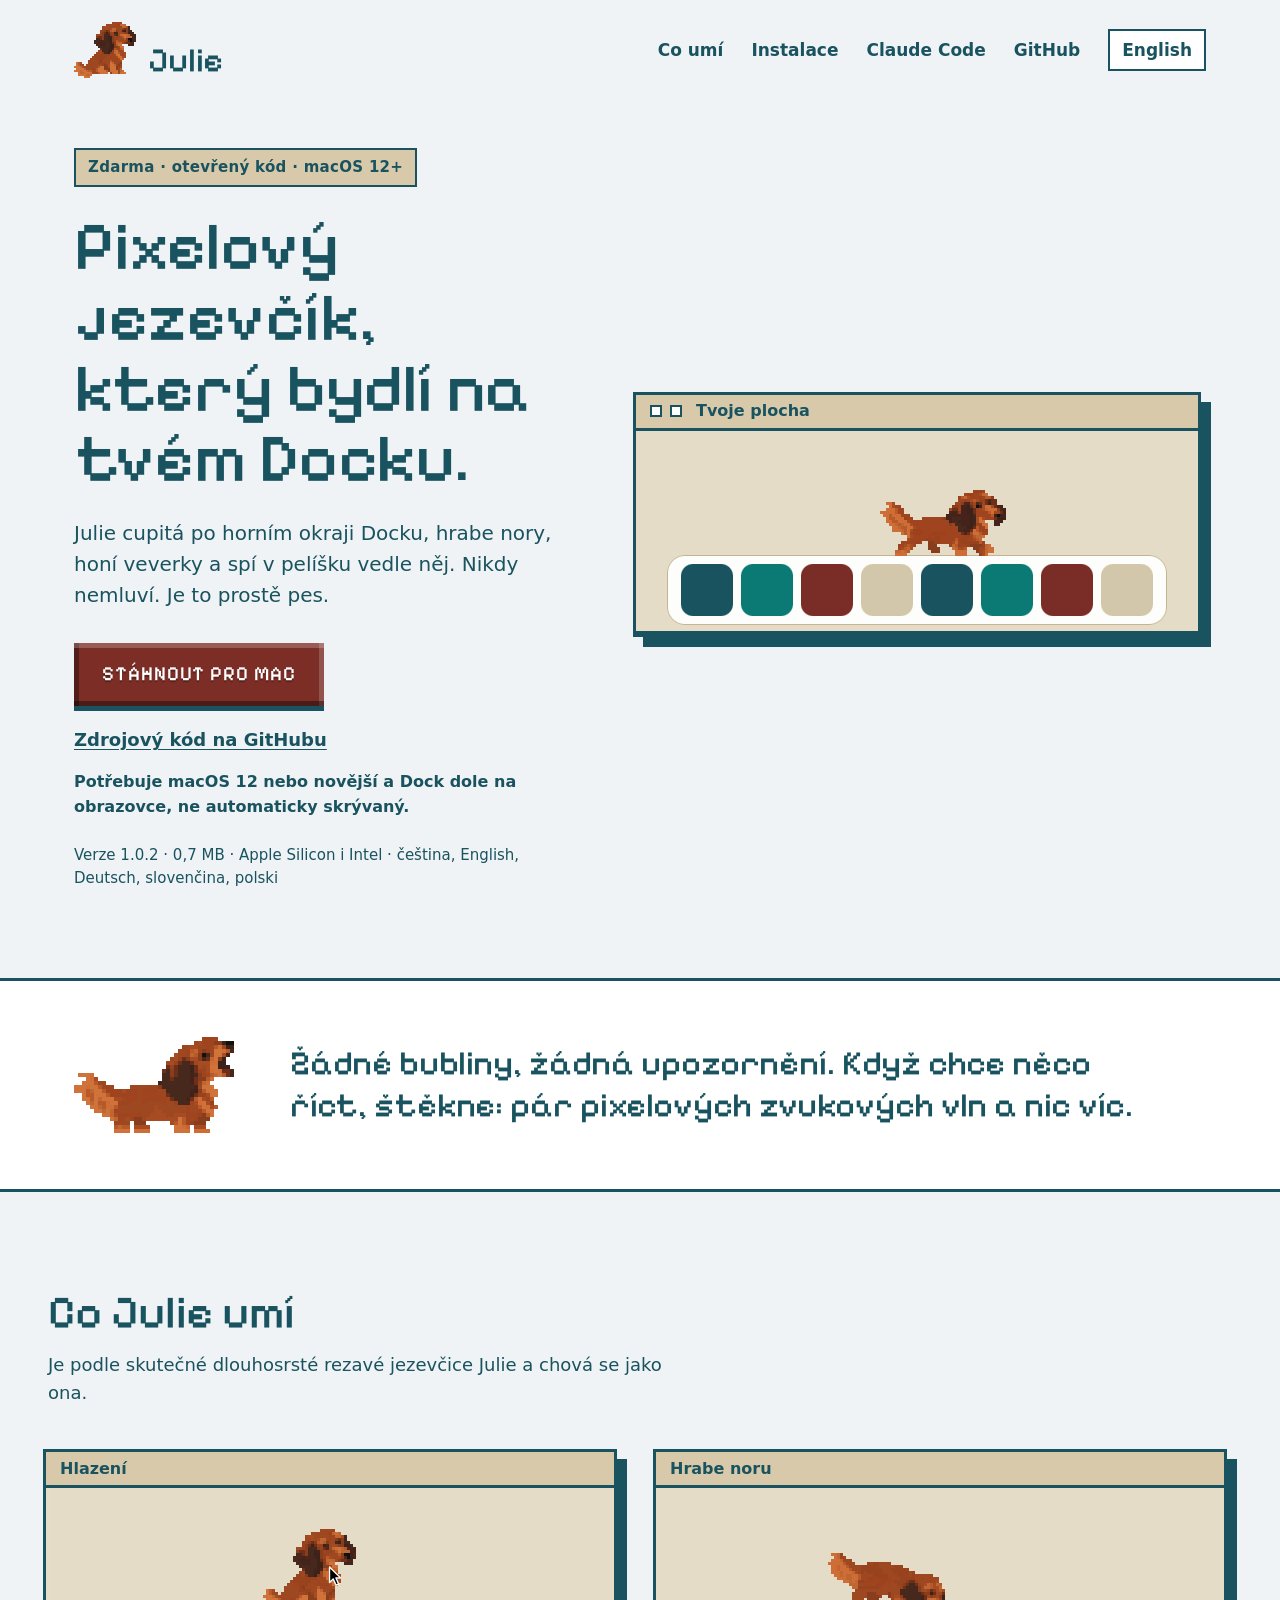
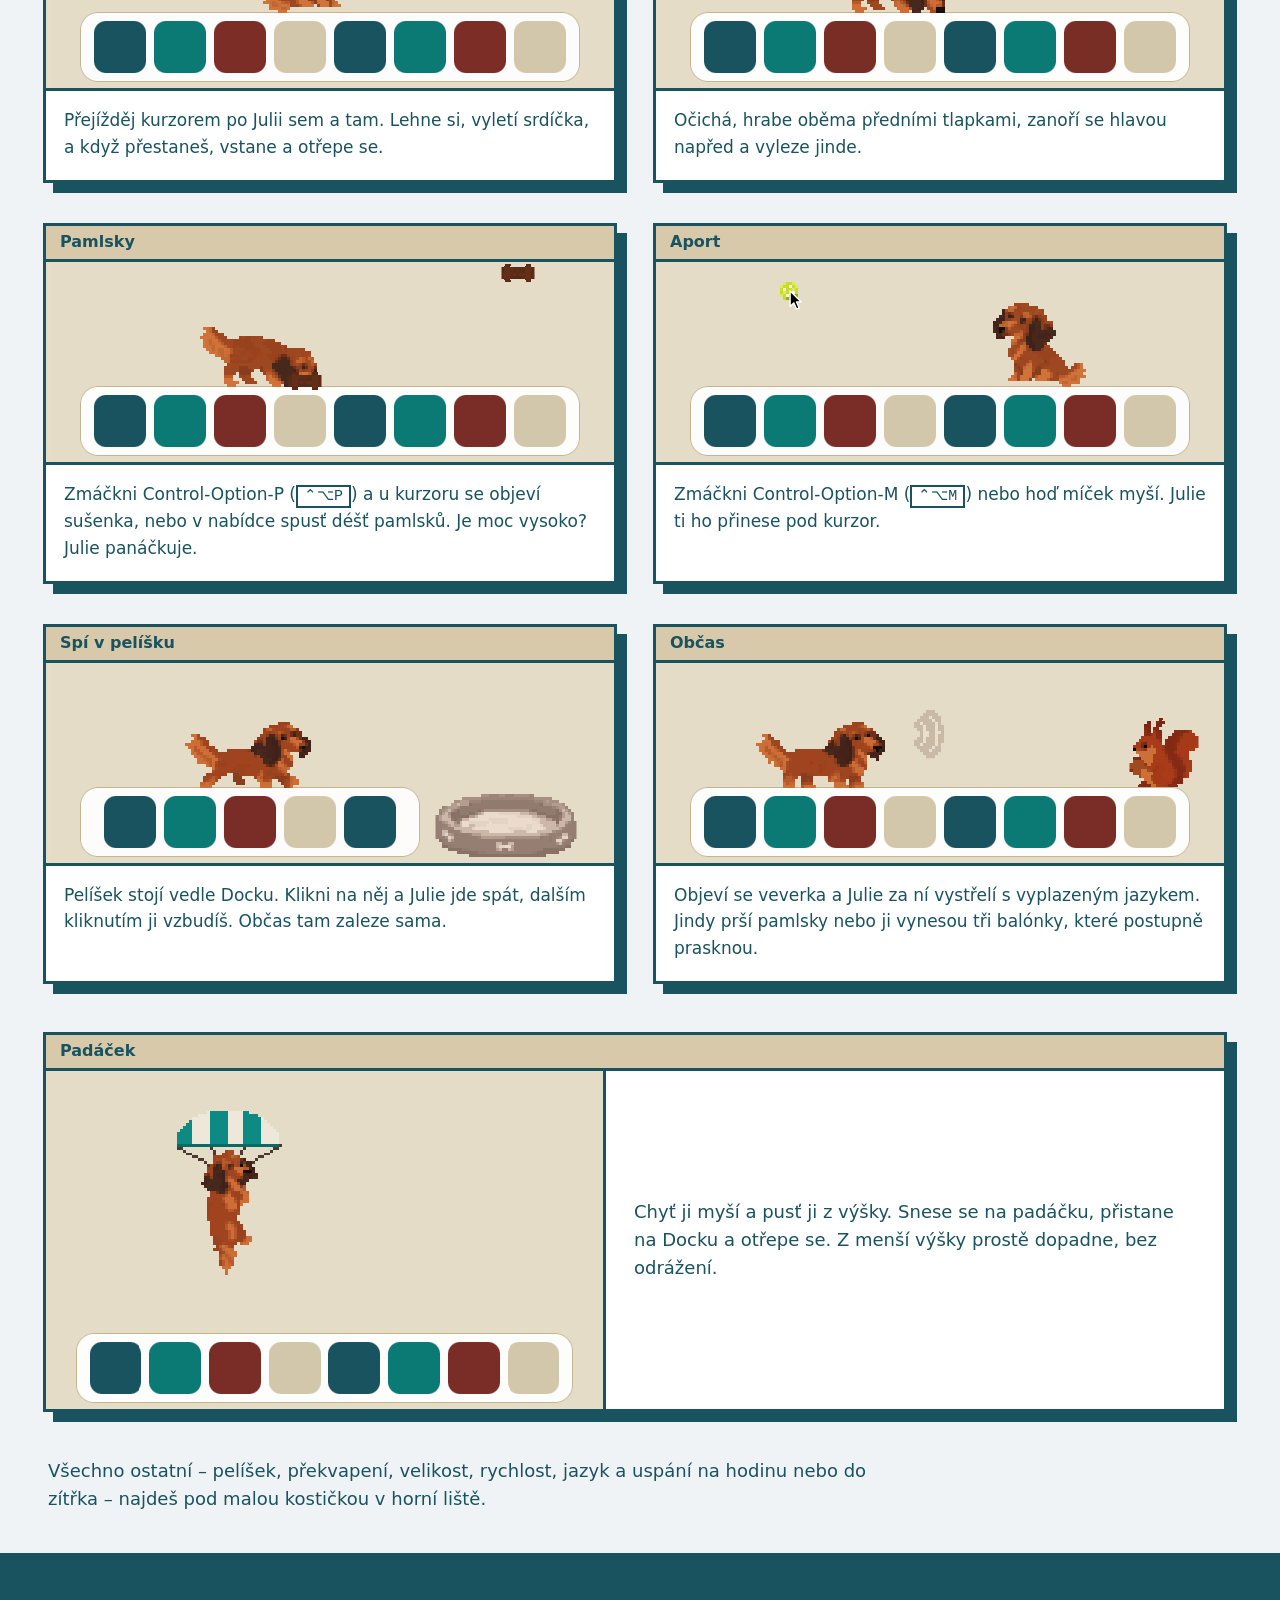
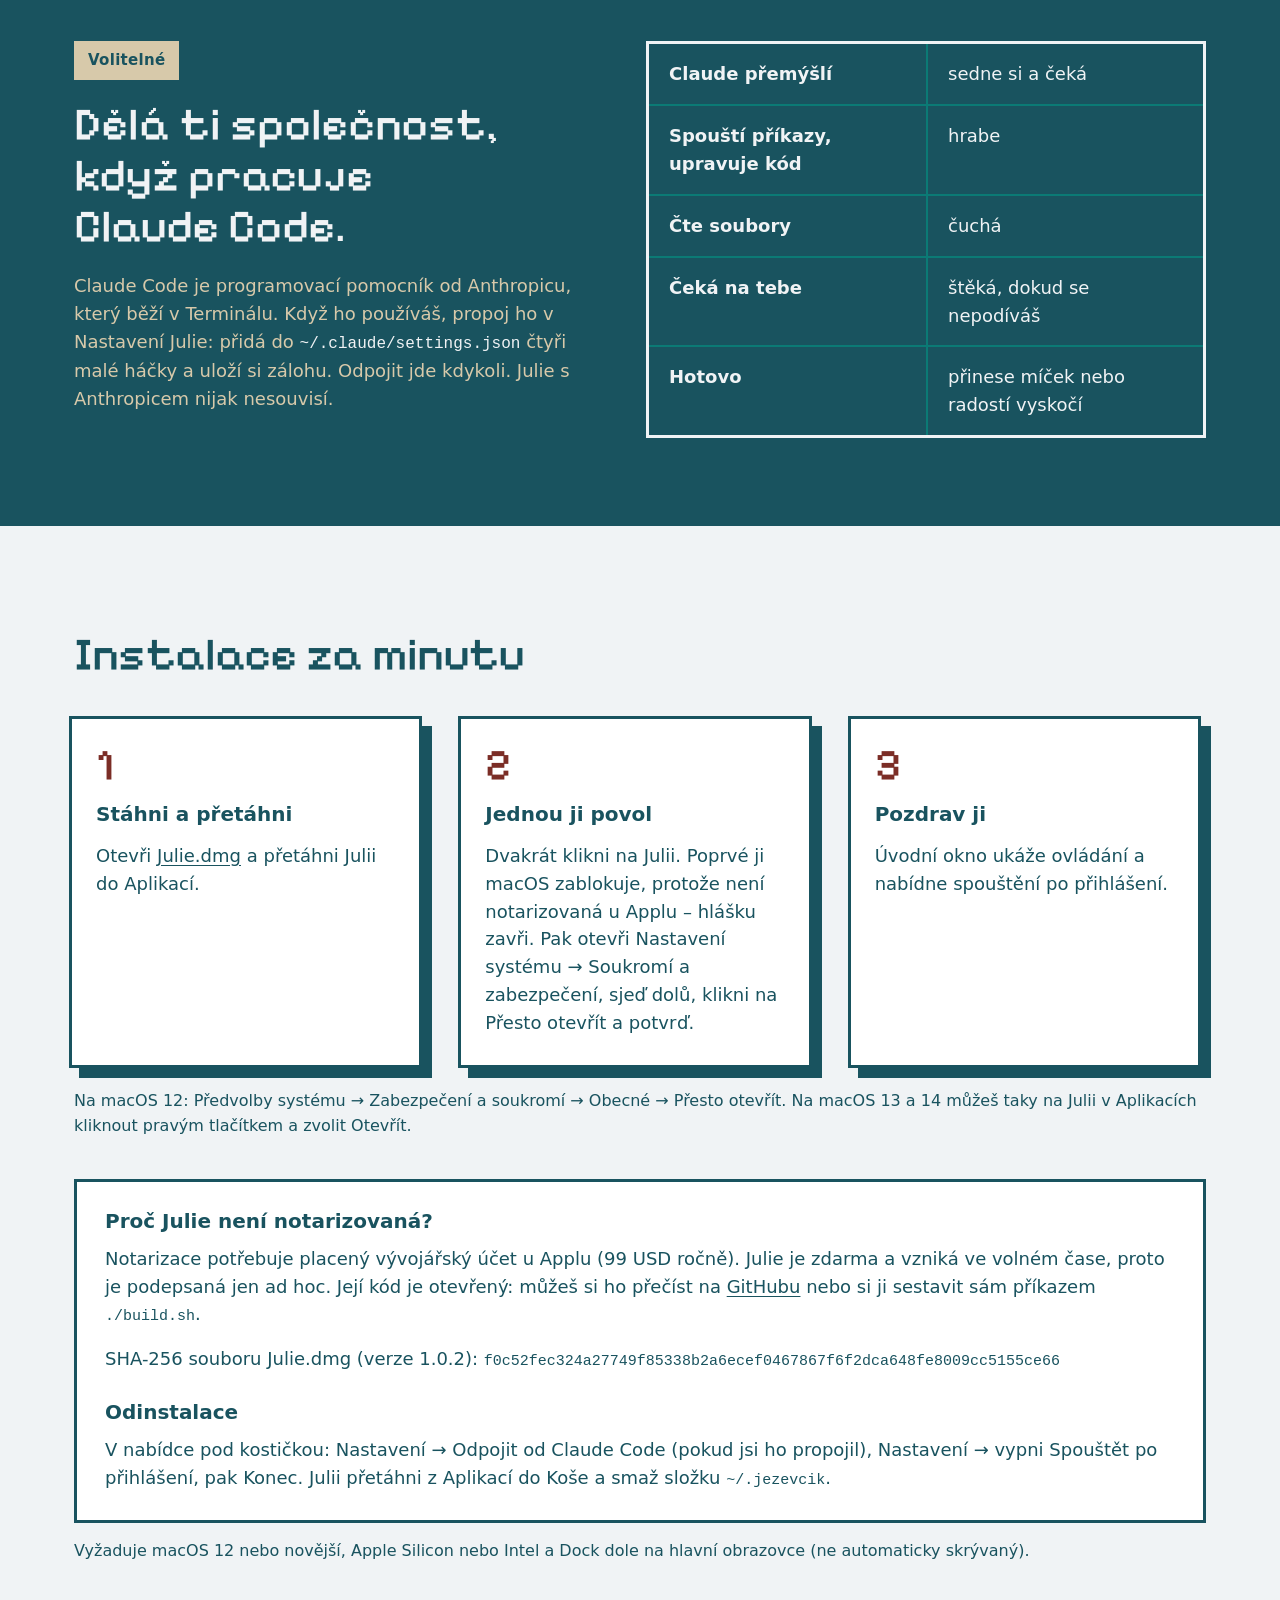
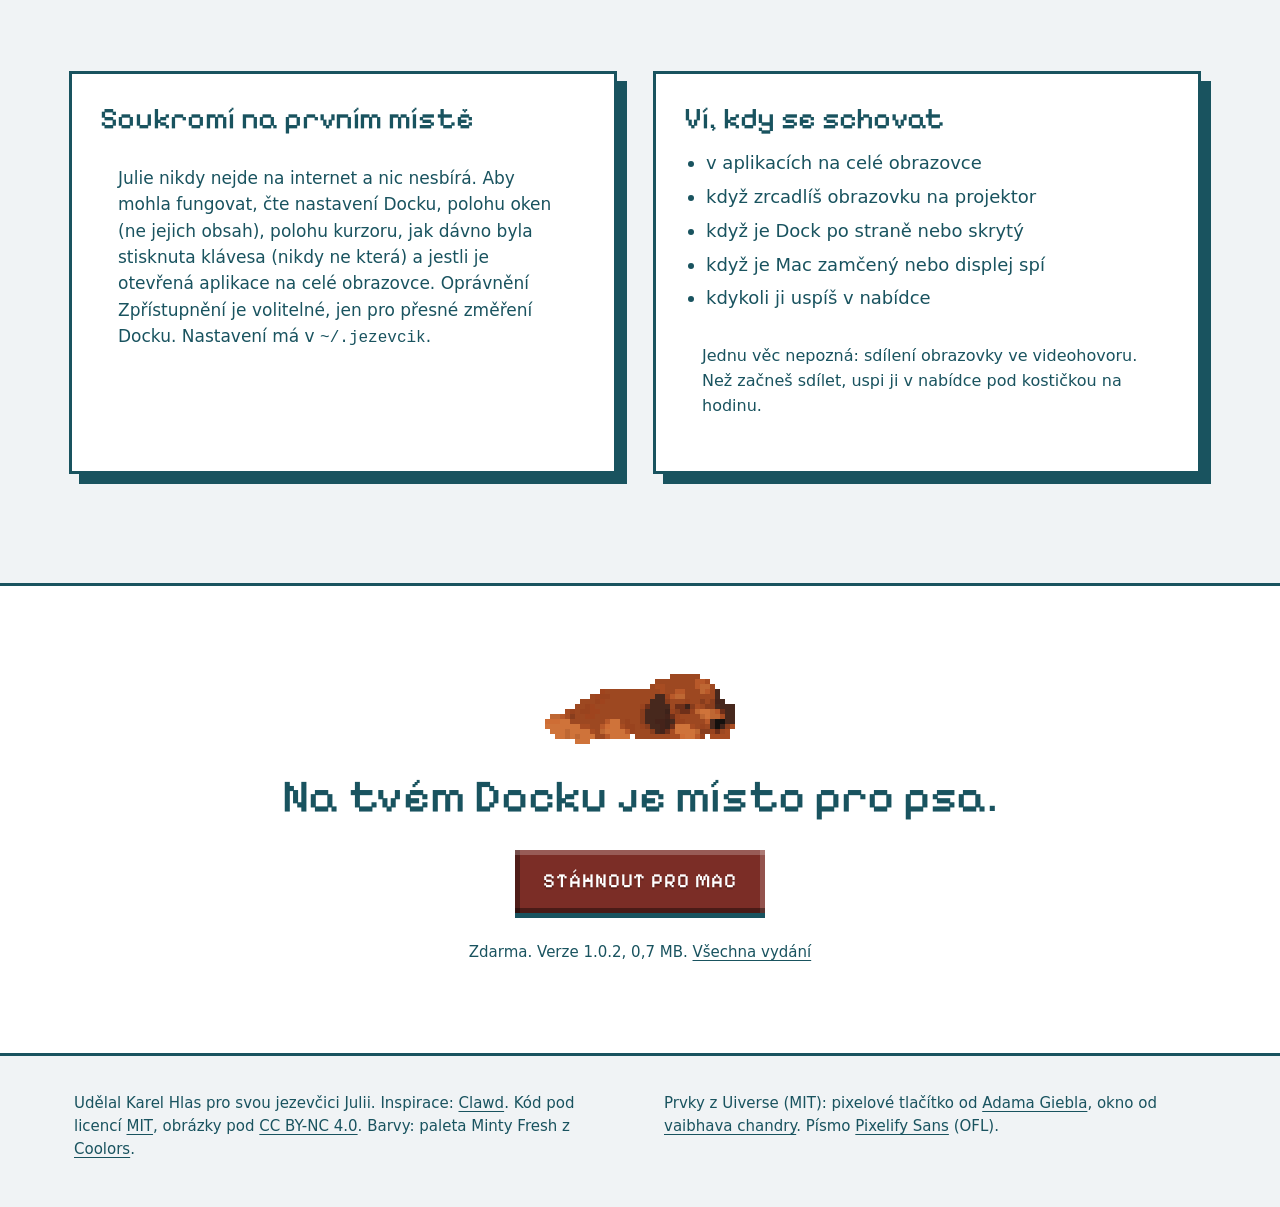
==== commit 63aa9f61: "Web a README na verzi 1.0.2 (0,7 MB, novy SHA-256) Co-Authored-By: Claude <noreply@anthropic.com>" ====
--- a/docs/cs/index.html
+++ b/docs/cs/index.html
@@ -4,7 +4,7 @@
 <meta charset="utf-8">
 <meta name="viewport" content="width=device-width, initial-scale=1">
 <title>Julie – pixelový jezevčík na Dock tvého Macu, zdarma</title>
-<meta name="description" content="Julie je desktopový mazlíček pro macOS zdarma a s otevřeným kódem: pixelová jezevčice, která chodí po Docku, hrabe nory, aportuje, honí veverky a spí v pelíšku. Reaguje na Claude Code. 0,9 MB, bez internetu.">
+<meta name="description" content="Julie je desktopový mazlíček pro macOS zdarma a s otevřeným kódem: pixelová jezevčice, která chodí po Docku, hrabe nory, aportuje, honí veverky a spí v pelíšku. Reaguje na Claude Code. 0,7 MB, bez internetu.">
 <link rel="canonical" href="https://hlaska18.github.io/Julie/cs/">
 <link rel="alternate" hreflang="en" href="https://hlaska18.github.io/Julie/">
 <link rel="alternate" hreflang="cs" href="https://hlaska18.github.io/Julie/cs/">
@@ -34,8 +34,8 @@
   "description": "Desktopový mazlíček pro macOS zdarma, s otevřeným kódem: pixelová jezevčice, která chodí po Docku.",
   "applicationCategory": "DesktopEnhancementApplication",
   "operatingSystem": "macOS 12 nebo novější",
-  "softwareVersion": "1.0.1",
-  "fileSize": "0,9 MB",
+  "softwareVersion": "1.0.2",
+  "fileSize": "0,7 MB",
   "downloadUrl": "https://github.com/hlaska18/Julie/releases/latest/download/Julie.dmg",
   "url": "https://hlaska18.github.io/Julie/cs/",
   "image": "https://hlaska18.github.io/Julie/img/og-cs.png",
@@ -78,7 +78,7 @@
 <a href="https://github.com/hlaska18/Julie"><b>Zdrojový kód na GitHubu</b></a>
 </div>
 <p class="need">Potřebuje macOS 12 nebo novější a Dock dole na obrazovce, ne automaticky skrývaný.</p>
-<p class="meta">Verze 1.0.1 · 0,9 MB · Apple Silicon i Intel · čeština, English, Deutsch, slovenčina, polski</p>
+<p class="meta">Verze 1.0.2 · 0,7 MB · Apple Silicon i Intel · čeština, English, Deutsch, slovenčina, polski</p>
 </div>
 <div class="hero-art">
 <div class="win">
@@ -216,7 +216,7 @@
 <div class="why">
 <h3>Proč Julie není notarizovaná?</h3>
 <p>Notarizace potřebuje placený vývojářský účet u Applu (99 USD ročně). Julie je zdarma a vzniká ve volném čase, proto je podepsaná jen ad hoc. Její kód je otevřený: můžeš si ho přečíst na <a href="https://github.com/hlaska18/Julie">GitHubu</a> nebo si ji sestavit sám příkazem <code>./build.sh</code>.</p>
-<p>SHA-256 souboru Julie.dmg (verze 1.0.1): <code class="hash">19b5a423d64be6616e8eef96284ba46a6a2c6d218e863566c1d0b972d3411979</code></p>
+<p>SHA-256 souboru Julie.dmg (verze 1.0.2): <code class="hash">f0c52fec324a27749f85338b2a6ecef0467867f6f2dca648fe8009cc5155ce66</code></p>
 <h3>Odinstalace</h3>
 <p>V nabídce pod kostičkou: Nastavení → Odpojit od Claude Code (pokud jsi ho propojil), Nastavení → vypni Spouštět po přihlášení, pak Konec. Julii přetáhni z Aplikací do Koše a smaž složku <code>~/.jezevcik</code>.</p>
 </div>
@@ -246,7 +246,7 @@
 <img class="px" src="../img/spi.png" alt="" width="190" height="70">
 <h2 id="zaver">Na tvém Docku je místo pro psa.</h2>
 <a class="px-btn" href="https://github.com/hlaska18/Julie/releases/latest/download/Julie.dmg">Stáhnout pro Mac</a>
-<p>Zdarma. Verze 1.0.1, 0,9 MB. <a href="https://github.com/hlaska18/Julie/releases">Všechna vydání</a></p>
+<p>Zdarma. Verze 1.0.2, 0,7 MB. <a href="https://github.com/hlaska18/Julie/releases">Všechna vydání</a></p>
 </div>
 </section>
 
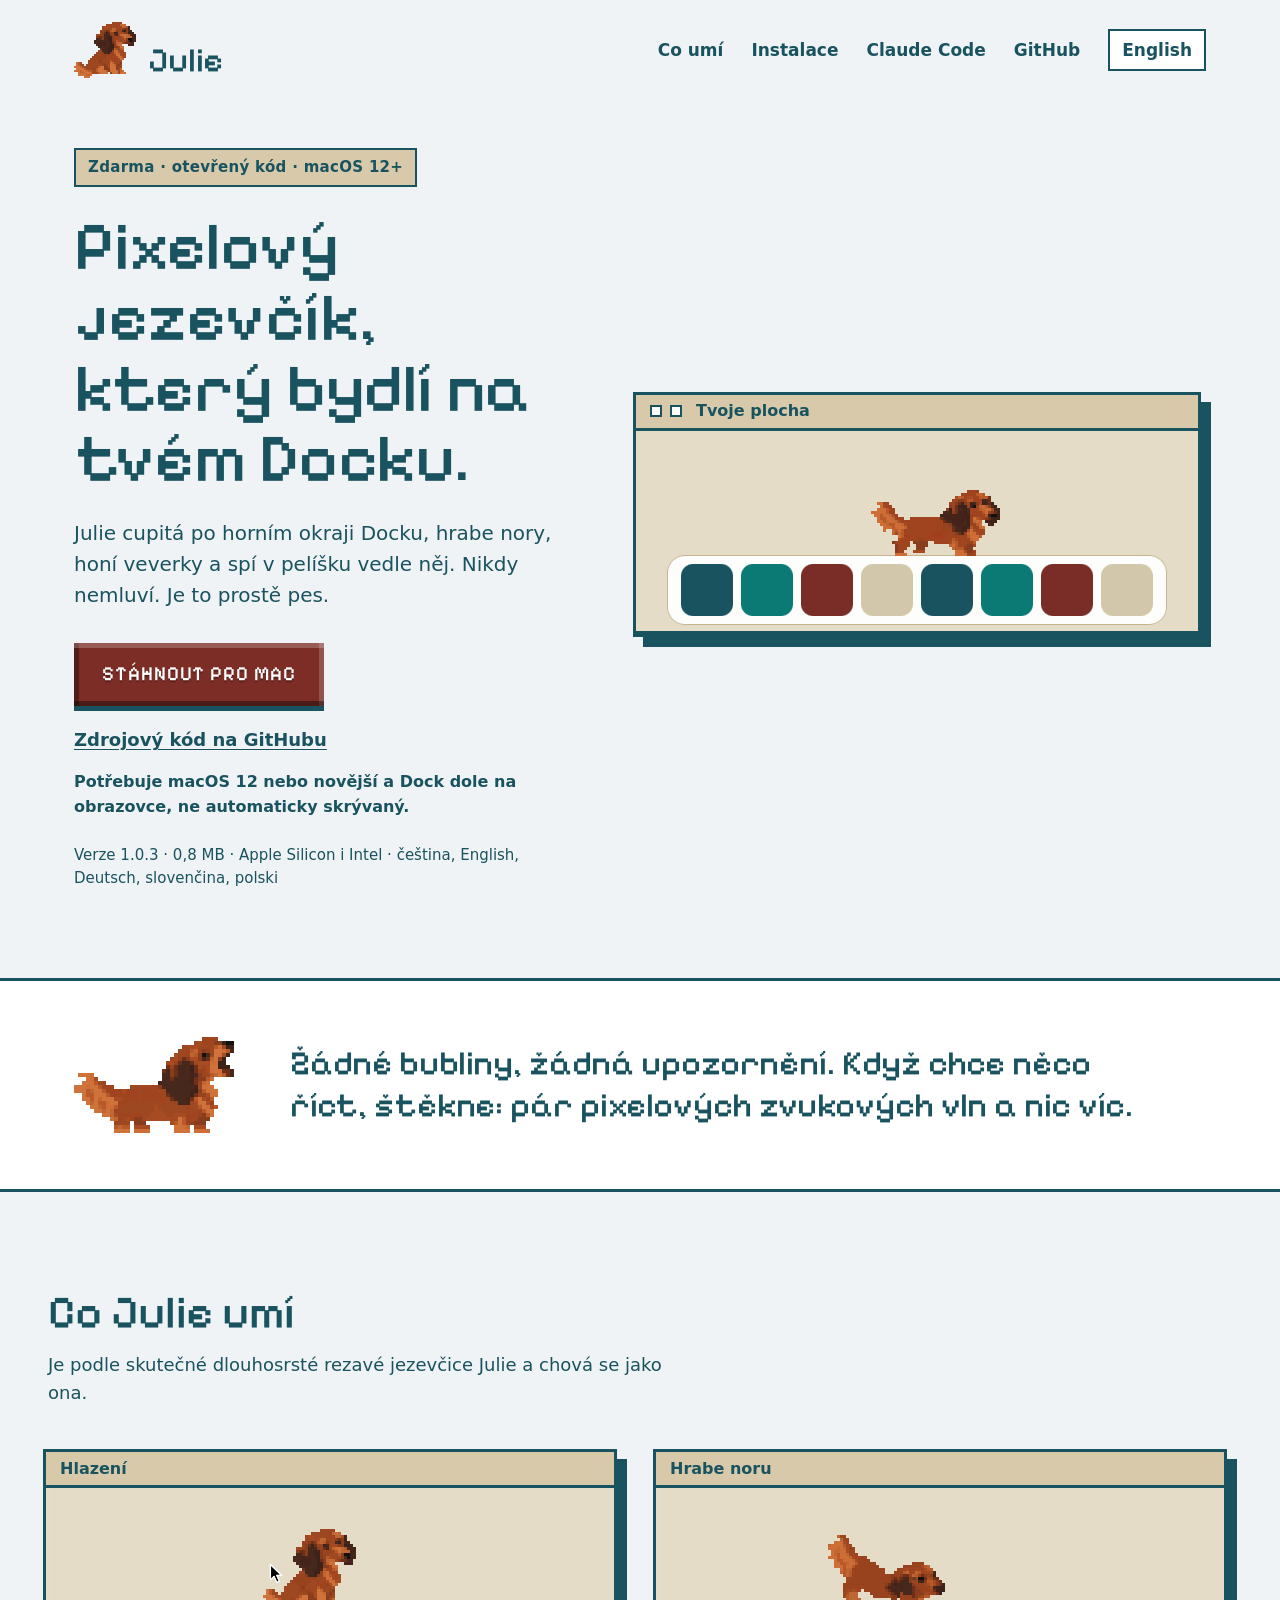
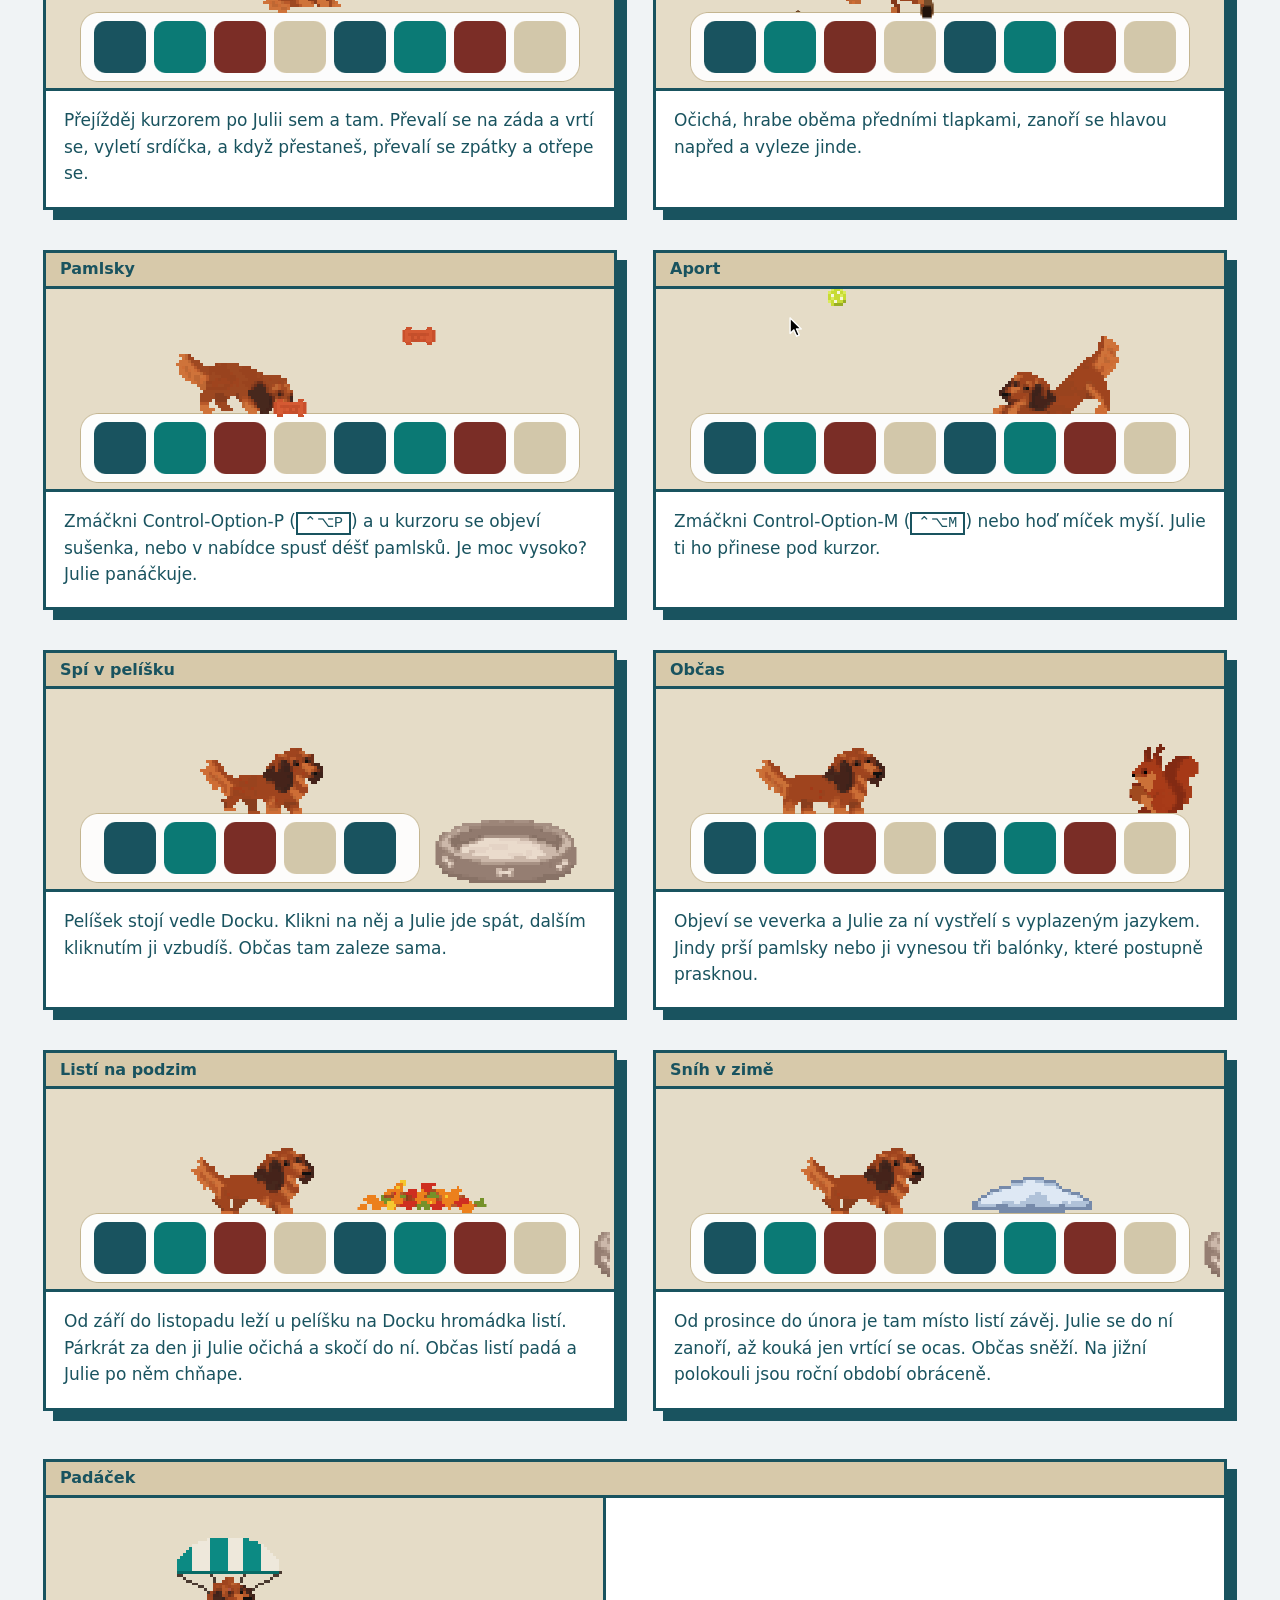
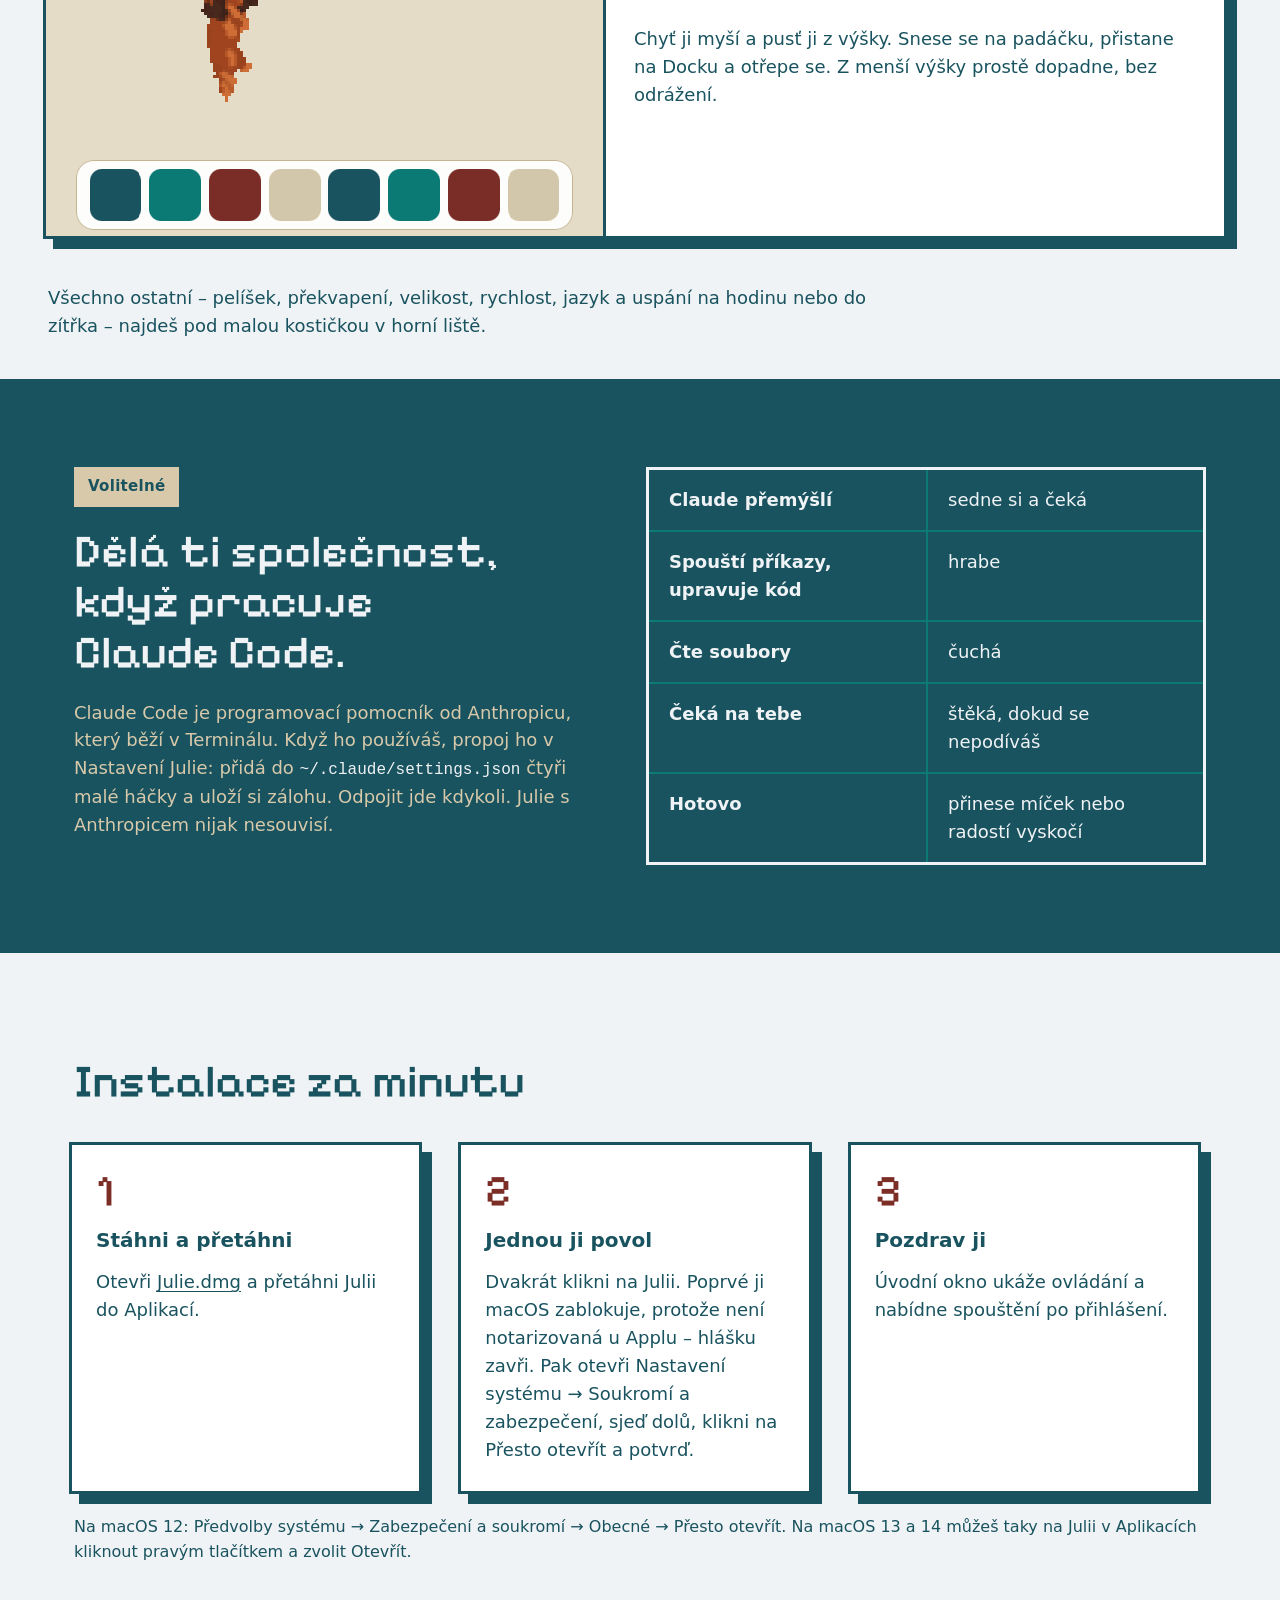
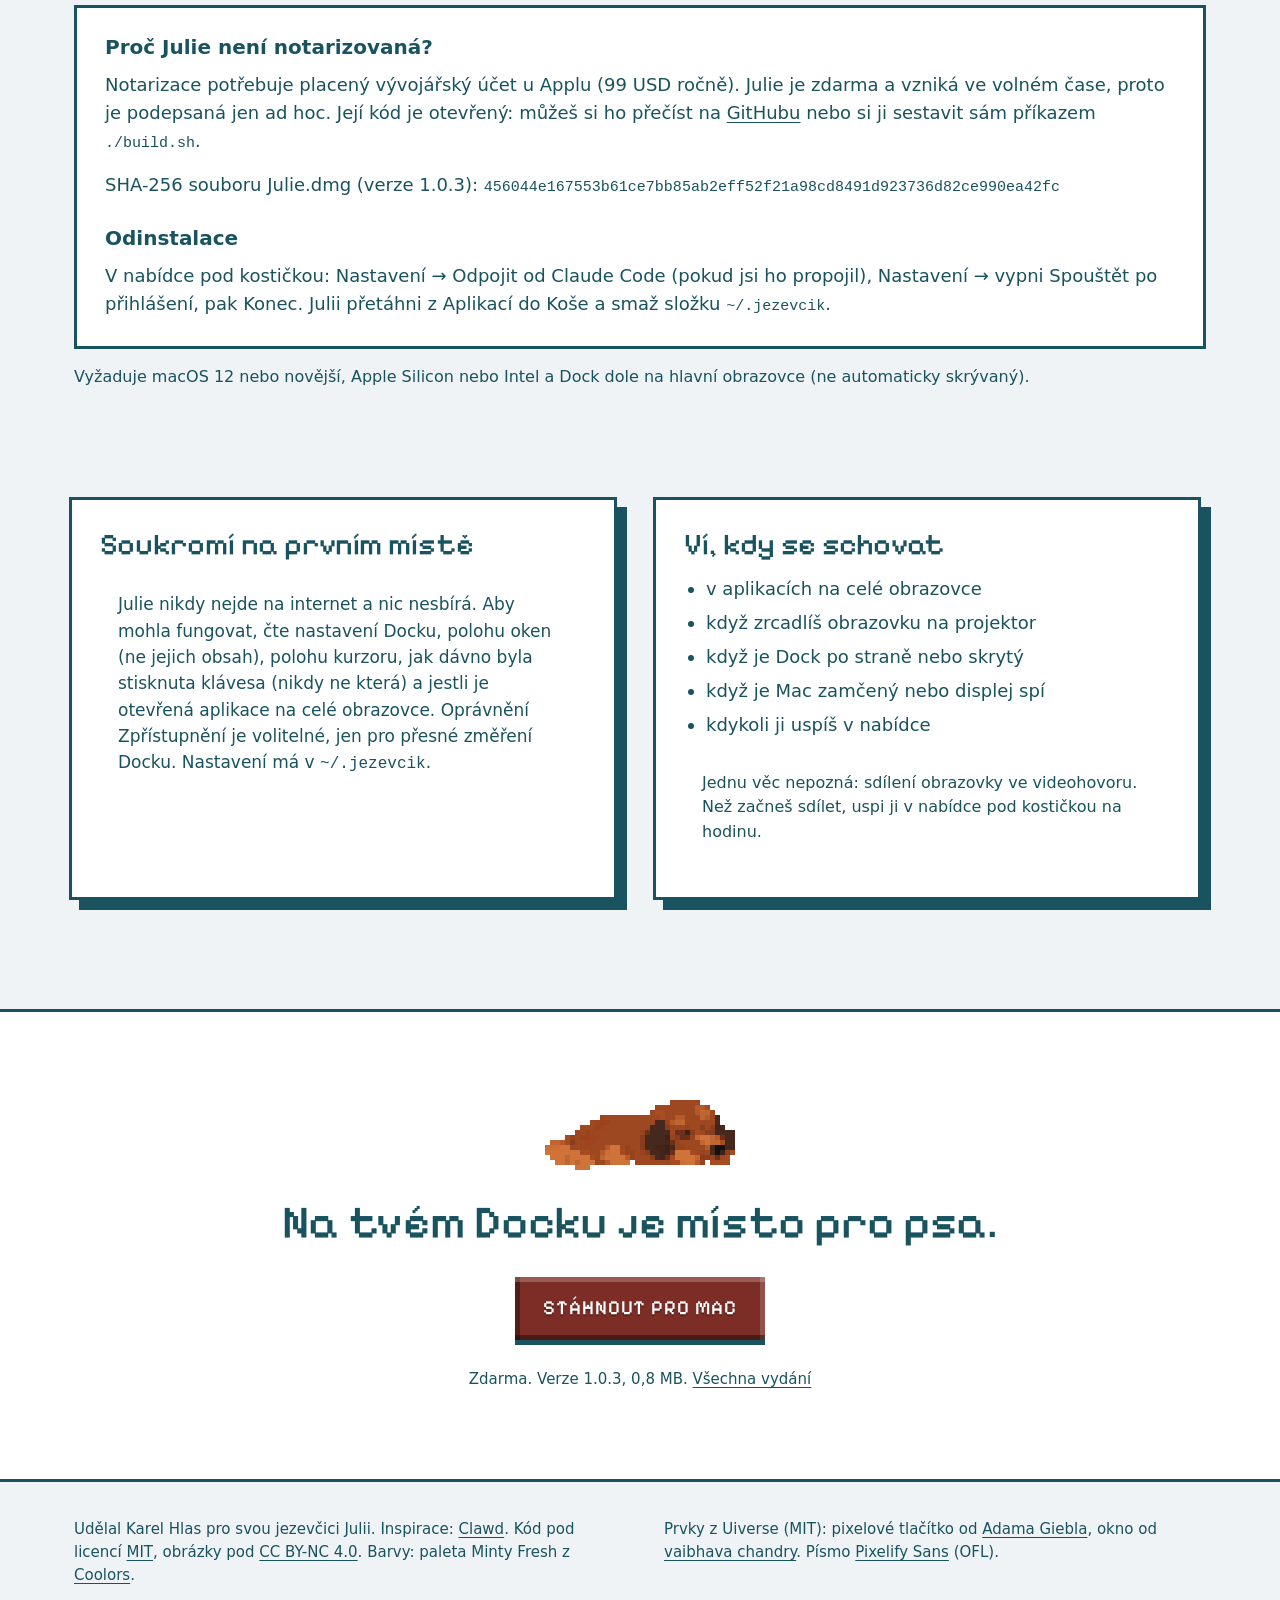
==== commit 552d634e: "Web a README na verzi 1.0.3 (0,8 MB, novy SHA-256) Na webu nove karty Listi na podzim a Snih v zime " ====
--- a/docs/cs/index.html
+++ b/docs/cs/index.html
@@ -4,7 +4,7 @@
 <meta charset="utf-8">
 <meta name="viewport" content="width=device-width, initial-scale=1">
 <title>Julie – pixelový jezevčík na Dock tvého Macu, zdarma</title>
-<meta name="description" content="Julie je desktopový mazlíček pro macOS zdarma a s otevřeným kódem: pixelová jezevčice, která chodí po Docku, hrabe nory, aportuje, honí veverky a spí v pelíšku. Reaguje na Claude Code. 0,7 MB, bez internetu.">
+<meta name="description" content="Julie je desktopový mazlíček pro macOS zdarma a s otevřeným kódem: pixelová jezevčice, která chodí po Docku, hrabe nory, aportuje, honí veverky a spí v pelíšku. Reaguje na Claude Code. 0,8 MB, bez internetu.">
 <link rel="canonical" href="https://hlaska18.github.io/Julie/cs/">
 <link rel="alternate" hreflang="en" href="https://hlaska18.github.io/Julie/">
 <link rel="alternate" hreflang="cs" href="https://hlaska18.github.io/Julie/cs/">
@@ -34,8 +34,8 @@
   "description": "Desktopový mazlíček pro macOS zdarma, s otevřeným kódem: pixelová jezevčice, která chodí po Docku.",
   "applicationCategory": "DesktopEnhancementApplication",
   "operatingSystem": "macOS 12 nebo novější",
-  "softwareVersion": "1.0.2",
-  "fileSize": "0,7 MB",
+  "softwareVersion": "1.0.3",
+  "fileSize": "0,8 MB",
   "downloadUrl": "https://github.com/hlaska18/Julie/releases/latest/download/Julie.dmg",
   "url": "https://hlaska18.github.io/Julie/cs/",
   "image": "https://hlaska18.github.io/Julie/img/og-cs.png",
@@ -78,7 +78,7 @@
 <a href="https://github.com/hlaska18/Julie"><b>Zdrojový kód na GitHubu</b></a>
 </div>
 <p class="need">Potřebuje macOS 12 nebo novější a Dock dole na obrazovce, ne automaticky skrývaný.</p>
-<p class="meta">Verze 1.0.2 · 0,7 MB · Apple Silicon i Intel · čeština, English, Deutsch, slovenčina, polski</p>
+<p class="meta">Verze 1.0.3 · 0,8 MB · Apple Silicon i Intel · čeština, English, Deutsch, slovenčina, polski</p>
 </div>
 <div class="hero-art">
 <div class="win">
@@ -110,10 +110,10 @@
 <div class="shot">
 <picture>
 <source srcset="../ukazky/hlazeni.png" media="(prefers-reduced-motion: reduce)">
-<img class="px" src="../ukazky/hlazeni.gif" width="560" height="200" loading="lazy" alt="Kurzor hladí Julii po hřbetě; lehne si, vyletí srdíčka a pak vstane a otřepe se">
-</picture>
-</div>
-<p>Přejížděj kurzorem po Julii sem a tam. Lehne si, vyletí srdíčka, a když přestaneš, vstane a otřepe se.</p>
+<img class="px" src="../ukazky/hlazeni.gif" width="560" height="200" loading="lazy" alt="Kurzor hladí Julii po hřbetě; převalí se na záda s tlapkami nahoru, vyletí srdíčka a pak vstane a otřepe se">
+</picture>
+</div>
+<p>Přejížděj kurzorem po Julii sem a tam. Převalí se na záda a vrtí se, vyletí srdíčka, a když přestaneš, převalí se zpátky a otřepe se.</p>
 </article>
 
 <article class="win">
@@ -169,6 +169,28 @@
 </picture>
 </div>
 <p>Objeví se veverka a Julie za ní vystřelí s vyplazeným jazykem. Jindy prší pamlsky nebo ji vynesou tři balónky, které postupně prasknou.</p>
+</article>
+
+<article class="win">
+<h3 class="bar">Listí na podzim</h3>
+<div class="shot">
+<picture>
+<source srcset="../ukazky/listi.png" media="(prefers-reduced-motion: reduce)">
+<img class="px" src="../ukazky/listi.gif" width="560" height="200" loading="lazy" alt="Julie dojde k hromádce barevného listí na Docku, očichá ji a skočí do ní, listí se rozletí; pak vyskočí a otřepe se">
+</picture>
+</div>
+<p>Od září do listopadu leží u pelíšku na Docku hromádka listí. Párkrát za den ji Julie očichá a skočí do ní. Občas listí padá a Julie po něm chňape.</p>
+</article>
+
+<article class="win">
+<h3 class="bar">Sníh v zimě</h3>
+<div class="shot">
+<picture>
+<source srcset="../ukazky/zavej.png" media="(prefers-reduced-motion: reduce)">
+<img class="px" src="../ukazky/zavej.gif" width="560" height="200" loading="lazy" alt="Julie se zanoří hlavou napřed do závěje na Docku, až kouká jen vrtící se ocas; pak vyleze a otřepe sníh">
+</picture>
+</div>
+<p>Od prosince do února je tam místo listí závěj. Julie se do ní zanoří, až kouká jen vrtící se ocas. Občas sněží. Na jižní polokouli jsou roční období obráceně.</p>
 </article>
 </div>
 
@@ -216,7 +238,7 @@
 <div class="why">
 <h3>Proč Julie není notarizovaná?</h3>
 <p>Notarizace potřebuje placený vývojářský účet u Applu (99 USD ročně). Julie je zdarma a vzniká ve volném čase, proto je podepsaná jen ad hoc. Její kód je otevřený: můžeš si ho přečíst na <a href="https://github.com/hlaska18/Julie">GitHubu</a> nebo si ji sestavit sám příkazem <code>./build.sh</code>.</p>
-<p>SHA-256 souboru Julie.dmg (verze 1.0.2): <code class="hash">f0c52fec324a27749f85338b2a6ecef0467867f6f2dca648fe8009cc5155ce66</code></p>
+<p>SHA-256 souboru Julie.dmg (verze 1.0.3): <code class="hash">456044e167553b61ce7bb85ab2eff52f21a98cd8491d923736d82ce990ea42fc</code></p>
 <h3>Odinstalace</h3>
 <p>V nabídce pod kostičkou: Nastavení → Odpojit od Claude Code (pokud jsi ho propojil), Nastavení → vypni Spouštět po přihlášení, pak Konec. Julii přetáhni z Aplikací do Koše a smaž složku <code>~/.jezevcik</code>.</p>
 </div>
@@ -246,7 +268,7 @@
 <img class="px" src="../img/spi.png" alt="" width="190" height="70">
 <h2 id="zaver">Na tvém Docku je místo pro psa.</h2>
 <a class="px-btn" href="https://github.com/hlaska18/Julie/releases/latest/download/Julie.dmg">Stáhnout pro Mac</a>
-<p>Zdarma. Verze 1.0.2, 0,7 MB. <a href="https://github.com/hlaska18/Julie/releases">Všechna vydání</a></p>
+<p>Zdarma. Verze 1.0.3, 0,8 MB. <a href="https://github.com/hlaska18/Julie/releases">Všechna vydání</a></p>
 </div>
 </section>
 
